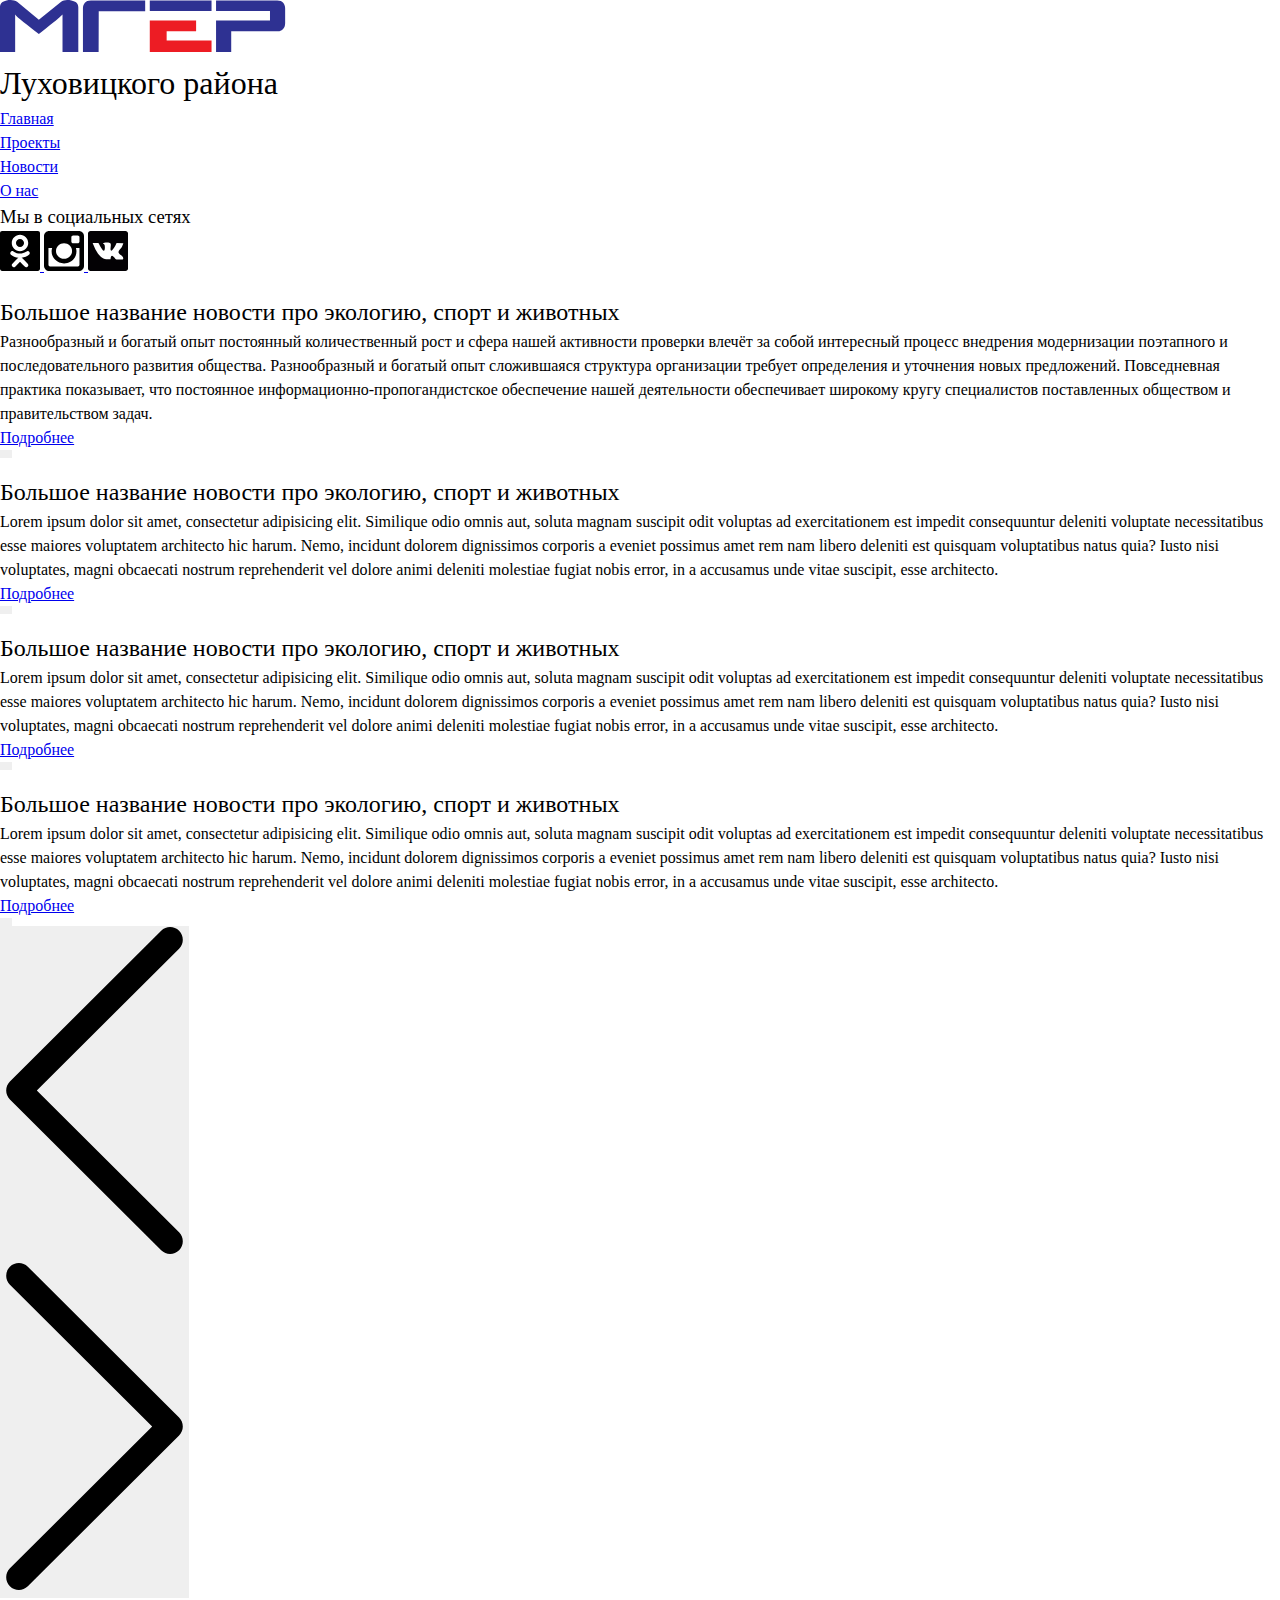
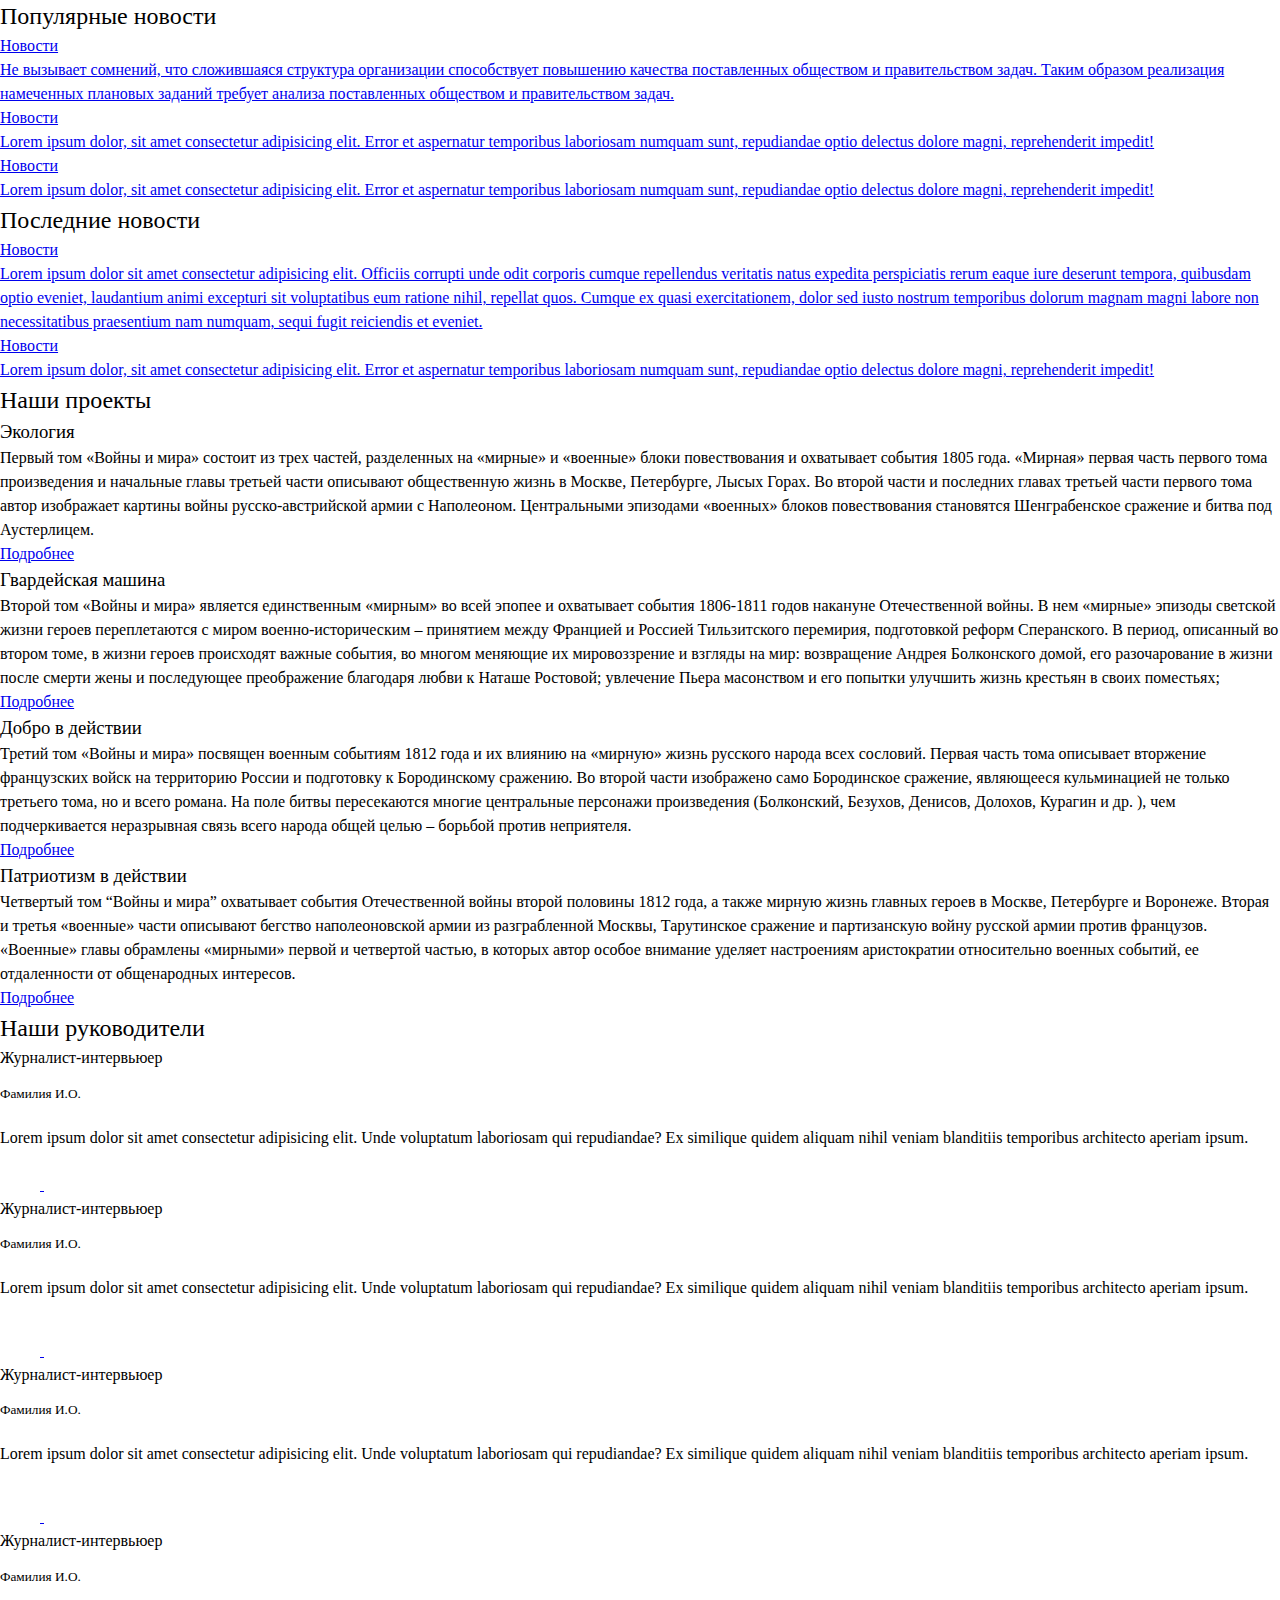
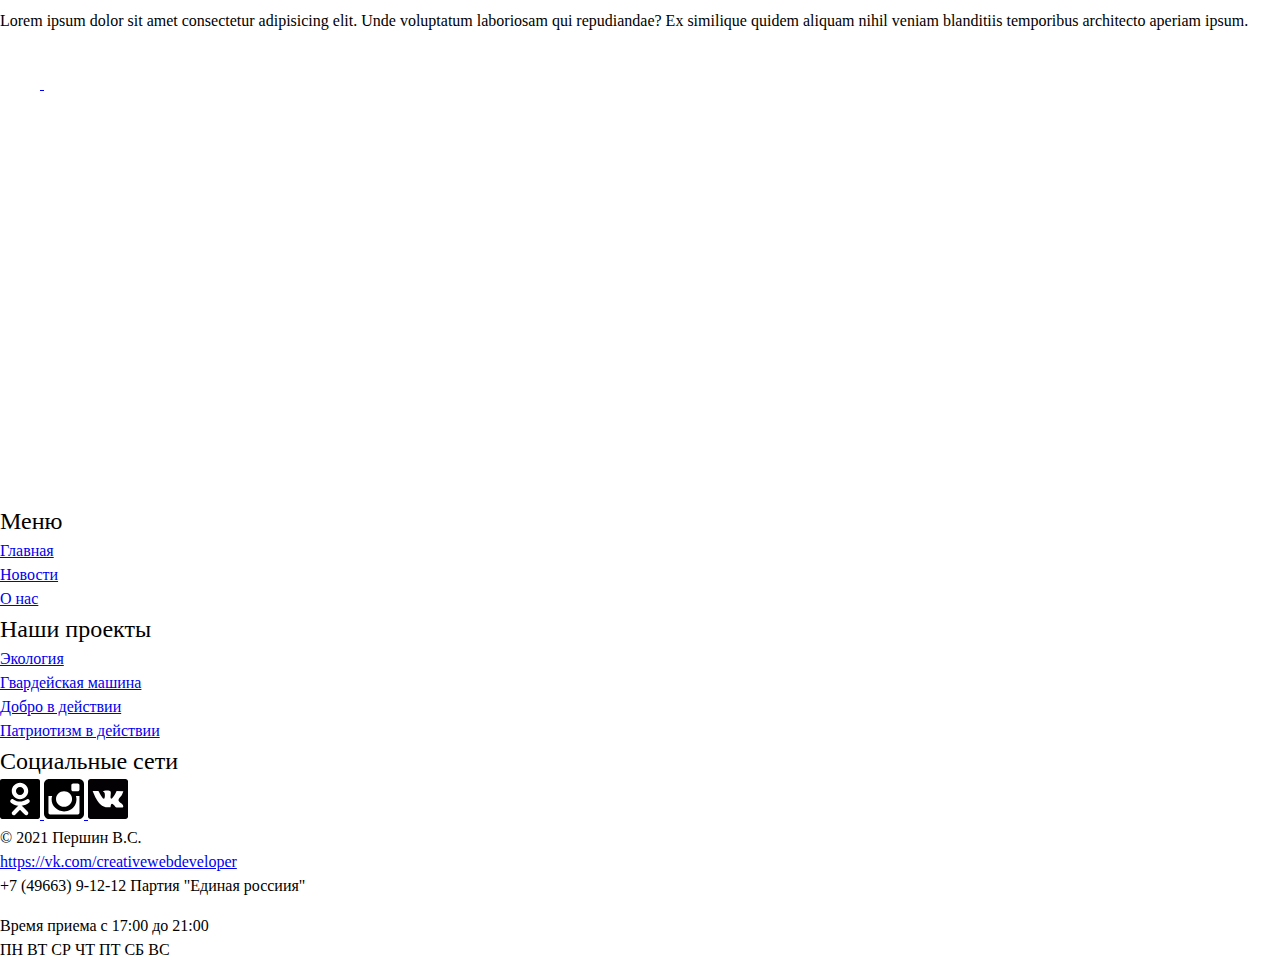
==== index.html @ 002c13de "Add files via upload" ====
<!DOCTYPE html>
<html lang="ru">

<head>

	<meta charset="UTF-8">
	

	<title>МГЕР - Главная страница</title>
	<meta name="description" content="Full functionality gulp pack for web developers">

	<meta http-equiv="X-UA-Compatible" content="IE=edge">
	<meta name="viewport" content="width=device-width,initial-scale=1">

	
	<link rel="icon" href="images/favicon.png">
	
	
	<link rel="stylesheet" href="./styles/style.css">

	
	
	<script defer="defer" src="./slider.js"></script>
	

</head>

<body class="page">




<header class="section_header__body">

    <div class="container__body">

        <div class="header-container__header">
            
            <div class="logotype-container__header">

                <div class="img-logorype-container__header">
                    
                    <svg width="288" height="52" viewBox="0 0 288 52" fill="none" xmlns="http://www.w3.org/2000/svg" class="img-logotype__header">
                        <g clip-path="url(#clip0)">
                        <path d="M38.8368 19.8618L61.1739 1.78414C63.4364 0.0164672 66.8312 -0.437917 71.3577 0.418637C75.9868 1.32975 78.3043 3.57956 78.3043 7.16716V52H62.5164V14.4787C61.832 15.1755 60.7672 16.1659 59.3203 17.4511C57.8711 18.7369 55.9644 20.3174 53.5965 22.1922C51.2812 24.067 48.8999 25.9816 46.4525 27.9368C44.0059 29.8927 41.4668 31.8867 38.8368 33.9222C36.1523 31.8867 33.5596 29.8927 31.0607 27.9368C28.5603 25.9816 26.0997 24.067 23.6804 22.1922C18.8386 18.4429 15.9971 15.8719 15.1547 14.4787V52H0V7.16716C0 3.57956 2.18245 1.32975 6.55167 0.418637C10.9189 -0.437917 14.4453 0.0164672 17.1289 1.78414L38.8368 19.8618Z" fill="#2E3192"/>
                        <path d="M145.177 0.418162V11.185H98.729L98.632 52H89.4949C88.231 52 82.9434 51.9994 82.9434 51.9994C82.9434 51.9994 82.9434 47.0723 82.9434 43.9654V8.45278C82.9434 6.20345 83.6 4.32886 84.9162 2.82837C86.23 1.22156 88.2042 0.418162 90.836 0.418162H145.177" fill="#2E3192"/>
                        <path d="M211.54 11.1042H149.783V0.41873H211.54V11.1042Z" fill="#2E3192"/>
                        <path d="M196.11 20.5049V31.2711H166.648V40.5908H211.541V52H149.784V20.5049H196.11Z" fill="#ED1C24"/>
                        <path d="M283.174 2.7484C284.489 4.35521 285.148 6.25674 285.148 8.45241V23.2362C285.148 25.8615 284.384 27.8701 282.858 29.2623C281.226 30.6014 279.779 31.2711 278.517 31.2711H231.213V52H216.058V36.5733V20.5049H269.992V11.1042H216.058V0.418162H277.254C279.885 0.418162 281.858 1.19569 283.174 2.7484" fill="#2E3192"/>
                        </g>
                        <defs>
                        <clipPath id="clip0">
                        <rect width="288" height="52" fill="white"/>
                        </clipPath>
                        </defs>
                    </svg>

                </div>
                
                <h1 class="logotype-title__header">Луховицкого района</h1>

            </div>
            
            <nav class="nav-menu-container__header">

                <ul class="ul-menu-container__header">

                    <li class="menu-link-container__header">
                        <a href="./index.html" class="menu-link__header">Главная</a>
                    </li>
    
                    <li class="menu-link-container__header">
                        <a href="./index.html#project" class="menu-link__header">Проекты</a>
                    </li>
    
                    <li class="menu-link-container__header">
                        <a href="././main-news.html" class="menu-link__header">Новости</a>
                    </li>
    
                    <li class="menu-link-container__header">
                        <a href="./About-Us.html" class="menu-link__header">О нас</a>
                    </li>

                </ul>


            </nav>
            
            <div class="social-network-container__header">

                <h3 class="social-network-title__header">Мы в социальных сетях</h3>

                <div class="social-network-icons__header">
                    
                    <a href="#" class="social-icon__header">
                        <svg width="40" height="40" viewBox="0 0 40 40" fill="none" xmlns="http://www.w3.org/2000/svg">
                            <path d="M20.0219 15.9958C22.2546 15.9886 24.0329 14.1958 24.0249 11.9579C24.0159 9.72005 22.2346 7.9375 20.001 7.93579C17.7487 7.93367 15.95 9.74813 15.9674 12.0064C15.984 14.2358 17.7823 16.0052 20.0219 15.9958Z" fill="black"/>
                            <path d="M37.8723 0H2.12766C0.952766 0 0 0.95234 0 2.12766V37.8723C0 39.0477 0.952766 40 2.12766 40H37.8723C39.0477 40 40 39.0477 40 37.8723V2.12766C40 0.95234 39.0477 0 37.8723 0ZM20.034 3.73021C24.5868 3.7417 28.2421 7.46681 28.2196 12.0715C28.1953 16.5694 24.4804 20.2153 19.9349 20.2C15.4345 20.1847 11.7443 16.454 11.7698 11.9464C11.7966 7.38936 15.4894 3.7166 20.034 3.73021ZM29.2566 23.4349C28.2498 24.4694 27.0379 25.2166 25.6915 25.7396C24.4187 26.2315 23.0243 26.4809 21.6438 26.646C21.8523 26.8732 21.9506 26.9834 22.08 27.1149C23.954 28.9979 25.8357 30.8732 27.7034 32.7617C28.3391 33.4047 28.4736 34.2026 28.1226 34.9511C27.7391 35.7702 26.8817 36.3077 26.04 36.2498C25.5072 36.2123 25.0919 35.9472 24.7234 35.5766C23.3089 34.1532 21.8677 32.7566 20.483 31.3081C20.08 30.886 19.886 30.9647 19.5294 31.3319C18.1068 32.7966 16.6621 34.2387 15.2081 35.6723C14.5549 36.3166 13.7783 36.4319 13.0196 36.0647C12.2145 35.6745 11.703 34.8528 11.7426 34.026C11.7698 33.4677 12.0447 33.0413 12.4281 32.6583C14.2817 30.8068 16.1311 28.9506 17.9813 27.0957C18.1043 26.9732 18.2183 26.8417 18.3966 26.6511C15.8736 26.3877 13.5987 25.7672 11.6519 24.2438C11.4106 24.0545 11.1609 23.8715 10.9396 23.6596C10.0877 22.8409 10.0021 21.9043 10.6766 20.9379C11.2528 20.1115 12.2221 19.8894 13.2285 20.3638C13.4238 20.4553 13.6094 20.5706 13.7872 20.6936C17.4162 23.1872 22.4021 23.2566 26.0451 20.8068C26.4055 20.5315 26.7915 20.3034 27.2391 20.1902C28.1094 19.9668 28.9187 20.2855 29.386 21.0464C29.9209 21.9132 29.9136 22.7609 29.2566 23.4349Z" fill="black"/>
                            </svg>
                            
                    </a>

                    <a href="#" class="social-icon__header">
                        <svg width="40" height="40" viewBox="0 0 40 40" fill="none" xmlns="http://www.w3.org/2000/svg">
                            <g clip-path="url(#clip0)">
                            <path d="M38.4909 1.51066C37.4839 0.503402 36.2771 0 34.8713 0H5.13141C3.7251 0 2.51872 0.503585 1.51146 1.51066C0.504379 2.51747 0.000976562 3.72403 0.000976562 5.13007V34.8697C0.000976562 36.2755 0.504288 37.4823 1.51146 38.4892C2.51872 39.4962 3.72537 40 5.13141 40H34.8709C36.2765 40 37.4836 39.4962 38.4906 38.4892C39.4978 37.4823 40.0008 36.2755 40.0008 34.8697V5.13007C40.0007 3.72375 39.4978 2.51783 38.4909 1.51066ZM14.3634 14.4139C15.9344 12.895 17.8225 12.1352 20.0274 12.1352C22.2494 12.1352 24.146 12.895 25.7174 14.4139C27.2888 15.933 28.074 17.7691 28.074 19.9218C28.074 22.0743 27.2888 23.9105 25.7174 25.4292C24.146 26.9487 22.25 27.7084 20.0274 27.7084C17.8226 27.7084 15.9347 26.948 14.3634 25.4292C12.792 23.9103 12.0064 22.0743 12.0064 19.9218C12.0064 17.7691 12.792 15.9331 14.3634 14.4139ZM35.4703 33.8024C35.4703 34.2534 35.3136 34.6309 35.0013 34.9349C34.6882 35.2386 34.3155 35.3906 33.8811 35.3906H6.04299C5.59167 35.3906 5.21378 35.2386 4.91022 34.9349C4.60621 34.6315 4.45434 34.2534 4.45434 33.8024V16.9268H8.1261C7.77904 18.0207 7.60546 19.158 7.60546 20.3383C7.60546 23.6724 8.8206 26.5148 11.2511 28.8677C13.682 31.2197 16.6072 32.3962 20.0273 32.3962C22.2843 32.3962 24.3675 31.8578 26.2779 30.7815C28.1876 29.7046 29.6971 28.2422 30.8089 26.3931C31.9202 24.544 32.4758 22.5257 32.4758 20.3384C32.4758 19.1581 32.3015 18.0211 31.9545 16.9269H35.4704V33.8025H35.4703V33.8024ZM35.4703 10.5465C35.4703 11.05 35.2967 11.4755 34.9489 11.8226C34.6018 12.17 34.1767 12.3435 33.6729 12.3435H29.1418C28.6386 12.3435 28.2128 12.1699 27.8658 11.8226C27.5186 11.4755 27.3451 11.05 27.3451 10.5465V6.25007C27.3451 5.76391 27.5186 5.34296 27.8658 4.98696C28.2129 4.63114 28.6387 4.453 29.1418 4.453H33.6729C34.1767 4.453 34.6019 4.63105 34.9489 4.98696C35.2966 5.34296 35.4703 5.76391 35.4703 6.25007V10.5465Z" fill="black"/>
                            </g>
                            <defs>
                            <clipPath id="clip0">
                            <rect width="40" height="40" fill="white"/>
                            </clipPath>
                            </defs>
                            </svg>
                            
                    </a>

                    <a href="#" class="social-icon__header">
                        <svg width="40" height="40" viewBox="0 0 40 40" fill="none" xmlns="http://www.w3.org/2000/svg">
                            <g clip-path="url(#clip0)">
                            <path d="M37.4511 0H2.55451C1.14318 0 0 1.14318 0 2.55169V37.4483C0 38.8568 1.14318 40 2.55451 40H37.4483C38.8568 40 40 38.8568 40 37.4483V2.55169C40.0028 1.14036 38.8596 0 37.4511 0ZM33.1804 24.3737C33.9115 25.1189 35.4978 26.3693 35.2099 27.6424C34.9446 28.811 33.2002 28.3847 31.5066 28.4525C29.5731 28.5343 28.4271 28.5767 27.2641 27.6424C26.7165 27.1992 26.3947 26.6742 25.8697 26.0871C25.3927 25.5564 24.7915 24.6052 23.9729 24.6419C22.5023 24.7153 22.9624 26.7645 22.4402 28.1617C14.2658 29.4489 10.983 24.3991 8.08694 19.499C6.68407 17.1251 4.6574 12.0274 4.6574 12.0274L10.4382 12.0076C10.4382 12.0076 12.2927 15.3807 12.7839 16.2501C13.2016 16.9896 13.6617 17.5767 14.1359 18.2372C14.5339 18.7848 15.1634 19.8575 15.8521 19.77C16.9727 19.626 17.1759 15.2791 16.4815 13.8226C16.2049 13.2327 15.5416 13.0266 14.8557 12.8262C15.0871 11.3641 21.3394 11.0592 22.3499 12.1939C23.8177 13.8424 21.3337 18.432 23.3434 19.77C26.1661 18.2909 28.5767 12.0979 28.5767 12.0979L35.3454 12.1403C35.3454 12.1403 34.2869 15.488 33.1776 16.9727C32.5312 17.8421 30.386 19.7784 30.4707 21.2152C30.5384 22.3527 32.2828 23.4592 33.1804 24.3737Z" fill="#030104"/>
                            </g>
                            <defs>
                            <clipPath id="clip0">
                            <rect width="40" height="40" fill="white"/>
                            </clipPath>
                            </defs>
                            </svg>
                            
                    </a>

                </div>

            </div>
        
        </div>
            
    </div>

</header>


<main class="page__body">

<section class="wrapper__body">

    <section id="mainSlider" class="body__slider mainSlider">

        <section class="mainSlider__container">
            
            <article class="slide">

                <div class="slide__bg">
                    <img src="./images/mger1.jpg" alt="" class="bg__slider">
                </div>
    
                <section class="slide__content content-slide">

                    <h2 class="content-slide__title">Большое название новости про экологию, спорт и животных</h2>
    
                    <p class="content-slide__news">
                        Разнообразный и богатый опыт постоянный количественный рост и сфера нашей активности проверки влечёт за собой интересный процесс внедрения модернизации поэтапного и последовательного развития общества. Разнообразный и богатый опыт сложившаяся структура организации требует определения и уточнения новых предложений. Повседневная практика показывает, что постоянное информационно-пропогандистское обеспечение нашей деятельности обеспечивает широкому кругу специалистов поставленных обществом и правительством задач.
                    </p>
    
                    
                    <div class="content-slide__ext-block">

                        <a class="content-slide__extra-info" href="./news-page.html" rel="noopener noreferer" target="_blank">Подробнее</a>

                        <section class="mainSlider__pagination pagination">

                            <button class="pagination__item pagination__item--active"></button>

                            <button class="pagination__item"></button>

                            <button class="pagination__item"></button>

                            <button class="pagination__item"></button>

                        </section>
                        
                    </div>
                </section>

            </article>

            <article class="slide">

                <div class="slide__bg">
                    <img src="./images/mger2.jpg" alt="" class="bg__slider">
                </div>
    
                <section class="slide__content content-slide">

                    <h2 class="content-slide__title">Большое название новости про экологию, спорт и животных</h2>
    
                    <p class="content-slide__news">
                        Lorem ipsum dolor sit amet, consectetur adipisicing elit. Similique odio omnis aut, soluta magnam suscipit odit voluptas ad exercitationem est impedit consequuntur deleniti voluptate necessitatibus esse maiores voluptatem architecto hic harum. Nemo, incidunt dolorem dignissimos corporis a eveniet possimus amet rem nam libero deleniti est quisquam voluptatibus natus quia? Iusto nisi voluptates, magni obcaecati nostrum reprehenderit vel dolore animi deleniti molestiae fugiat nobis error, in a accusamus unde vitae suscipit, esse architecto.
                    </p>
    
                    
                    <div class="content-slide__ext-block">

                        <a class="content-slide__extra-info" href="./news-page.html" rel="noopener noreferer" target="_blank">Подробнее</a>

                        <section class="mainSlider__pagination pagination">

                            <button class="pagination__item"></button>

                            <button class="pagination__item pagination__item--active"></button>

                            <button class="pagination__item"></button>

                            <button class="pagination__item"></button>

                        </section>
                        
                    </div>
                </section>

            </article>

            <article class="slide">

                <div class="slide__bg">
                    <img src="./images/mger3.jpg" alt="" class="bg__slider">
                </div>
    
                <section class="slide__content content-slide">

                    <h2 class="content-slide__title">Большое название новости про экологию, спорт и животных</h2>
    
                    <p class="content-slide__news">
                        Lorem ipsum dolor sit amet, consectetur adipisicing elit. Similique odio omnis aut, soluta magnam suscipit odit voluptas ad exercitationem est impedit consequuntur deleniti voluptate necessitatibus esse maiores voluptatem architecto hic harum. Nemo, incidunt dolorem dignissimos corporis a eveniet possimus amet rem nam libero deleniti est quisquam voluptatibus natus quia? Iusto nisi voluptates, magni obcaecati nostrum reprehenderit vel dolore animi deleniti molestiae fugiat nobis error, in a accusamus unde vitae suscipit, esse architecto.
                    </p>
    
                    
                    <div class="content-slide__ext-block">

                        <a class="content-slide__extra-info" href="./news-page.html" rel="noopener noreferer" target="_blank">Подробнее</a>

                        <section class="mainSlider__pagination pagination">

                            <button class="pagination__item"></button>

                            <button class="pagination__item"></button>

                            <button class="pagination__item pagination__item--active"></button>

                            <button class="pagination__item"></button>

                        </section>
                        
                    </div>
                </section>

            </article>

            <article class="slide">

                <div class="slide__bg">
                    <img src="./images/lion.jpg" alt="" class="bg__slider">
                </div>
    
                <section class="slide__content content-slide">

                    <h2 class="content-slide__title">Большое название новости про экологию, спорт и животных</h2>
    
                    <p class="content-slide__news">
                        Lorem ipsum dolor sit amet, consectetur adipisicing elit. Similique odio omnis aut, soluta magnam suscipit odit voluptas ad exercitationem est impedit consequuntur deleniti voluptate necessitatibus esse maiores voluptatem architecto hic harum. Nemo, incidunt dolorem dignissimos corporis a eveniet possimus amet rem nam libero deleniti est quisquam voluptatibus natus quia? Iusto nisi voluptates, magni obcaecati nostrum reprehenderit vel dolore animi deleniti molestiae fugiat nobis error, in a accusamus unde vitae suscipit, esse architecto.
                    </p>
    
                    
                    <div class="content-slide__ext-block">

                        <a class="content-slide__extra-info" href="./news-page.html" rel="noopener noreferer" target="_blank">Подробнее</a>

                        <section class="mainSlider__pagination pagination">

                            <button class="pagination__item"></button>

                            <button class="pagination__item"></button>

                            <button class="pagination__item"></button>

                            <button class="pagination__item pagination__item--active"></button>

                        </section>
                        
                    </div>
                </section>

            </article>


        </section>

        <div class="mainSlider__controls">

            <button class="mainSlider__btn mainSlider__btn--prev">
                <svg class="img-btn-prev__slider" width="177" height="327" viewBox="0 0 177 327" fill="none" xmlns="http://www.w3.org/2000/svg">
                <path class="img-btn-prev__slider" d="M3.92486 172.473L155.172 323.302C160.127 328.241 168.15 328.233 173.098 323.277C178.041 318.321 178.028 310.294 173.072 305.351L30.8275 163.499L173.077 21.6484C178.033 16.7051 178.045 8.68273 173.103 3.72666C170.623 1.24224 167.374 1.03759e-05 164.125 1.03759e-05C160.884 1.03759e-05 157.648 1.23393 155.173 3.70111L3.92486 154.526C1.53815 156.901 0.198849 160.132 0.198849 163.499C0.198849 166.866 1.54198 170.094 3.92486 172.473Z" fill="black"/>
                </svg>
                </button>

            <button class="mainSlider__btn mainSlider__btn--next">
                <svg class="img-btn-next__slider" width="177" height="327" viewBox="0 0 177 327" fill="none" xmlns="http://www.w3.org/2000/svg">
                <path class="img-btn-next__slider" d="M173.075 154.527L21.828 3.69789C16.8726 -1.24094 8.84964 -1.23264 3.9025 3.72343C-1.0408 8.67887 -1.02802 16.7063 3.92805 21.649L146.173 163.501L3.92294 305.352C-1.0325 310.295 -1.04527 318.317 3.89739 323.273C6.37734 325.758 9.62626 327 12.8752 327C16.1158 327 19.3519 325.766 21.8274 323.299L173.075 172.474C175.462 170.099 176.801 166.868 176.801 163.501C176.801 160.134 175.458 156.906 173.075 154.527Z" fill="black"/>
                </svg>
            </button>

        </div>

    </section>

</section>

<section class="popular-news-container__body">

    <div class="title-block-section-container__body">
        <h2 class="title-block-section__body">Популярные новости</h2>
    </div>

    <div class="container__news">

        <div class="news-block-container__news">

            <div class="new-block__news new-bock-1x1">

                <a href="./news-page.html" class="new-img-container__news">
                    <img src="./images/mger3.jpg" alt="" class="new-img__news">
                </a>

                <div class="text-block-container__news text-block-container-1x1__news">

                    <a href="./news-page.html" class="new-tag__news">Новости</a>

                    <h4 class="new-main-title__news">
                        <a href="./news-page.html" class="new-main-title-link__news">
                            Не вызывает сомнений, что сложившаяся структура организации способствует повышению качества поставленных обществом и правительством задач. Таким образом реализация намеченных плановых заданий требует анализа поставленных обществом и правительством задач.
                        </a>
                    </h4>
                    
                </div>

            </div>

            <div class="new-block__news new-bock-1x1">

                <a href="./news-page.html" class="new-img-container__news">
                    <img src="./images/носорог3.jpe" alt="" class="new-img__news">
                </a>


                <div class="text-block-container__news text-block-container-1x1__news">

                    <a href="./news-page.html" class="new-tag__news">Новости</a>

                    <h4 class="new-main-title__news">
                        <a href="./news-page.html" class="new-main-title-link__news">
                            Lorem ipsum dolor, sit amet consectetur adipisicing elit. Error et aspernatur temporibus laboriosam numquam sunt, repudiandae optio delectus dolore magni, reprehenderit impedit!
                        </a>
                    </h4>

                </div>

            </div>

            <div class="new-block__news new-bock-1x1">

                <a href="./news-page.html" class="new-img-container__news">
                    <img src="./images/носорог2.jpe" alt="" class="new-img__news">
                </a>


                <div class="text-block-container__news text-block-container-1x1__news">

                    <a href="./news-page.html" class="new-tag__news">Новости</a>

                    <h4 class="new-main-title__news">
                        <a href="./news-page.html" class="new-main-title-link__news">
                            Lorem ipsum dolor, sit amet consectetur adipisicing elit. Error et aspernatur temporibus laboriosam numquam sunt, repudiandae optio delectus dolore magni, reprehenderit impedit!
                        </a>
                    </h4>

                </div>

            </div>

        </div>

    </div>

</section>

<section class="last-news-container__body">

    <div class="title-block-section-container__body">
        <h2 class="title-block-section__body">Последние новости</h2>
    </div>

    <div class="container__news">

        <div class="news-block-container__news">

            <div class="new-block__news new-block-2x1__news">

                <a rel="noopener noreferer" target="_blank" href="./news-page.html" class="new-img-container__news">
                    <img src="./images/носорог4.jpe" alt="" class="new-img__news">
                </a>

                <div class="text-block-container__news text-block-container-2x1__news">

                    <a rel="noopener noreferer" target="_blank" href="./news-page.html" class="new-tag__news">Новости</a>

                    <h4 class="new-main-title__news">
                        <a rel="noopener noreferer" target="_blank" href="./news-page.html" class="new-main-title-link__news">
                            Lorem ipsum dolor sit amet consectetur adipisicing elit. Officiis corrupti unde odit corporis cumque repellendus veritatis natus expedita perspiciatis rerum eaque iure deserunt tempora, quibusdam optio eveniet, laudantium animi excepturi sit voluptatibus eum ratione nihil, repellat quos. Cumque ex quasi exercitationem, dolor sed iusto nostrum temporibus dolorum magnam magni labore non necessitatibus praesentium nam numquam, sequi fugit reiciendis et eveniet.
                        </a>
                    </h4>
                    
                </div>

            </div>

            <div class="new-block__news new-bock-1x1">

                <a rel="noopener noreferer" target="_blank" href="./news-page.html" class="new-img-container__news">
                    <img src="./images/носорог5.jpe" alt="" class="new-img__news">
                </a>


                <div class="text-block-container__news text-block-container-1x1__news">

                    <a rel="noopener noreferer" target="_blank" href="./news-page.html" class="new-tag__news">Новости</a>

                    <h4 class="new-main-title__news">
                        <a rel="noopener noreferer" target="_blank" href="./news-page.html" class="new-main-title-link__news">
                            Lorem ipsum dolor, sit amet consectetur adipisicing elit. Error et aspernatur temporibus laboriosam numquam sunt, repudiandae optio delectus dolore magni, reprehenderit impedit!
                        </a>
                    </h4>

                </div>

            </div>


        </div>

    </div>

</section>

<section class="project-blocks-container__body">

    <div class="title-block-section-container__body">
        <h2 id="project" class="title-block-section__body">Наши проекты</h2>
    </div>

    <div class="container__project">

        <div class="project-block-container__project">

            <div class="img-block-project-container__project">
                <img src="././images/IMG_1597.PNG" alt="" class="img-block-project__project">
            </div>

            <article class="project-text-container__project">

                <h3 id="ecologia" class="project-title__project">Экология</h3>

                <p class="project-text__project">Первый том «Войны и мира» состоит из трех частей, разделенных на «мирные» и «военные» блоки повествования и охватывает события 1805 года. «Мирная» первая часть первого тома произведения и начальные главы третьей части описывают общественную жизнь в Москве, Петербурге, Лысых Горах. 
                Во второй части и последних главах третьей части первого тома автор изображает картины войны русско-австрийской армии с Наполеоном. Центральными эпизодами «военных» блоков повествования становятся Шенграбенское сражение и битва под Аустерлицем.</p>

                <a href="./About-Us.html#ecologia-amply" class="project-button__project">Подробнее</a>

            </article>

        </div>

        <div class="project-block-container__project">

            <div class="img-block-project-container__project">
                <img src="././images/IMG_1593.PNG" alt="" class="img-block-project__project">
            </div>

            <article class="project-text-container__project">

                <h3 id="guard-mashin" class="project-title__project">Гвардейская машина</h3>

                <p class="project-text__project">Второй том «Войны и мира» является единственным «мирным» во всей эпопее и охватывает события 1806-1811 годов накануне Отечественной войны. В нем «мирные» эпизоды светской жизни героев переплетаются с миром военно-историческим – принятием между Францией и Россией Тильзитского перемирия, подготовкой реформ Сперанского.
                В период, описанный во втором томе, в жизни героев происходят важные события, во многом меняющие их мировоззрение и взгляды на мир: возвращение Андрея Болконского домой, его разочарование в жизни после смерти жены и последующее преображение благодаря любви к Наташе Ростовой; увлечение Пьера масонством и его попытки улучшить жизнь крестьян в своих поместьях;</p>

                <a href="./About-Us.html#guarde-machine-amply" class="project-button__project">Подробнее</a>

            </article>

        </div>

        <div class="project-block-container__project">

            <div class="img-block-project-container__project">
                <img src="././images/IMG_1595.PNG" alt="" class="img-block-project__project">
            </div>

            <article class="project-text-container__project">

                <h3 id="dobro" class="project-title__project">Добро в действии</h3>

                <p class="project-text__project">Третий том «Войны и мира» посвящен военным событиям 1812 года и их влиянию на «мирную» жизнь русского народа всех сословий. Первая часть тома описывает вторжение французских войск на территорию России и подготовку к Бородинскому сражению. Во второй части изображено само Бородинское сражение, являющееся кульминацией не только третьего тома, но и всего романа. На поле битвы пересекаются многие центральные персонажи произведения (Болконский, Безухов, Денисов, Долохов, Курагин и др. ), чем подчеркивается неразрывная связь всего народа общей целью – борьбой против неприятеля.</p>

                <a href="./About-Us.html#dobro-amply" class="project-button__project">Подробнее</a>

            </article>
            

        </div>

        <div class="project-block-container__project">

            <div class="img-block-project-container__project">
                <img src="././images/IMG_1594.PNG" alt="" class="img-block-project__project">
            </div>

            <article class="project-text-container__project">

                <h3 id="patriotism" class="project-title__project">Патриотизм в действии</h3>

                <p class="project-text__project">Четвертый том “Войны и мира” охватывает события Отечественной войны второй половины 1812 года, а также мирную жизнь главных героев в Москве, Петербурге и Воронеже. Вторая и третья «военные» части описывают бегство наполеоновской армии из разграбленной Москвы, Тарутинское сражение и партизанскую войну русской армии против французов. «Военные» главы обрамлены «мирными» первой и четвертой частью, в которых автор особое внимание уделяет настроениям аристократии относительно военных событий, ее отдаленности от общенародных интересов.</p>

                <a href="./About-Us.html#patriotism-amply" class="project-button__project">Подробнее</a>

            </article>

        </div>

    </div>

</section>


<section class="leader-slider-section-container__body">
    
    <div class="title-block-section-container__body">
        <h2 class="title-block-section__body">Наши руководители</h2>
    </div>

    <div class="leaders-slider-container__leaders">

        <section class="bg-figure-leader-slider__leaders">

            <div class="leader-slider-photo-container__leaders">

                <div class="img-leader-container__leaders">
                    <img src="./images/leader2.jpg" alt="" class="img-leader__leaders">
                </div>

            </div>

            <div class="leader-slider-info-container__leaders">

                <article class="leader-slider-text-container__leaders">

                    <p class="leader-post__leadres">Журналист-интервьюер</p>
                    <h5 class="leader-name__leaders">Фамилия И.О.</h5>

                    <p class="leader-main-info__leaders">Lorem ipsum dolor sit amet consectetur adipisicing elit. Unde voluptatum laboriosam qui repudiandae? Ex similique quidem aliquam nihil veniam blanditiis temporibus architecto aperiam ipsum.</p>

                </article>

                <div class="leader-social-link-container__leaders">

                    <a href="#" class="leader-social-link__leaders">
                        <svg width="40" height="40" viewBox="0 0 40 40" fill="FFFFFF" xmlns="http://www.w3.org/2000/svg">
                            <g clip-path="url(#clip0)">
                            <path d="M38.4909 1.51066C37.4839 0.503402 36.2771 0 34.8713 0H5.13141C3.7251 0 2.51872 0.503585 1.51146 1.51066C0.504379 2.51747 0.000976562 3.72403 0.000976562 5.13007V34.8697C0.000976562 36.2755 0.504288 37.4823 1.51146 38.4892C2.51872 39.4962 3.72537 40 5.13141 40H34.8709C36.2765 40 37.4836 39.4962 38.4906 38.4892C39.4978 37.4823 40.0008 36.2755 40.0008 34.8697V5.13007C40.0007 3.72375 39.4978 2.51783 38.4909 1.51066ZM14.3634 14.4139C15.9344 12.895 17.8225 12.1352 20.0274 12.1352C22.2494 12.1352 24.146 12.895 25.7174 14.4139C27.2888 15.933 28.074 17.7691 28.074 19.9218C28.074 22.0743 27.2888 23.9105 25.7174 25.4292C24.146 26.9487 22.25 27.7084 20.0274 27.7084C17.8226 27.7084 15.9347 26.948 14.3634 25.4292C12.792 23.9103 12.0064 22.0743 12.0064 19.9218C12.0064 17.7691 12.792 15.9331 14.3634 14.4139ZM35.4703 33.8024C35.4703 34.2534 35.3136 34.6309 35.0013 34.9349C34.6882 35.2386 34.3155 35.3906 33.8811 35.3906H6.04299C5.59167 35.3906 5.21378 35.2386 4.91022 34.9349C4.60621 34.6315 4.45434 34.2534 4.45434 33.8024V16.9268H8.1261C7.77904 18.0207 7.60546 19.158 7.60546 20.3383C7.60546 23.6724 8.8206 26.5148 11.2511 28.8677C13.682 31.2197 16.6072 32.3962 20.0273 32.3962C22.2843 32.3962 24.3675 31.8578 26.2779 30.7815C28.1876 29.7046 29.6971 28.2422 30.8089 26.3931C31.9202 24.544 32.4758 22.5257 32.4758 20.3384C32.4758 19.1581 32.3015 18.0211 31.9545 16.9269H35.4704V33.8025H35.4703V33.8024ZM35.4703 10.5465C35.4703 11.05 35.2967 11.4755 34.9489 11.8226C34.6018 12.17 34.1767 12.3435 33.6729 12.3435H29.1418C28.6386 12.3435 28.2128 12.1699 27.8658 11.8226C27.5186 11.4755 27.3451 11.05 27.3451 10.5465V6.25007C27.3451 5.76391 27.5186 5.34296 27.8658 4.98696C28.2129 4.63114 28.6387 4.453 29.1418 4.453H33.6729C34.1767 4.453 34.6019 4.63105 34.9489 4.98696C35.2966 5.34296 35.4703 5.76391 35.4703 6.25007V10.5465Z" fill="white"/>
                            </g>
                            <defs>
                            <clipPath id="clip0">
                            <rect width="40" height="40" fill="white"/>
                            </clipPath>
                            </defs>
                        </svg>
                    </a>

                    <a href="#" class="leader-social-link__leaders">
                        <svg width="40" height="40" viewBox="0 0 40 40" fill="FFFFFF" xmlns="http://www.w3.org/2000/svg">
                            <g clip-path="url(#clip0)">
                            <path d="M37.4511 0H2.55451C1.14318 0 0 1.14318 0 2.55169V37.4483C0 38.8568 1.14318 40 2.55451 40H37.4483C38.8568 40 40 38.8568 40 37.4483V2.55169C40.0028 1.14036 38.8596 0 37.4511 0ZM33.1804 24.3737C33.9115 25.1189 35.4978 26.3693 35.2099 27.6424C34.9446 28.811 33.2002 28.3847 31.5066 28.4525C29.5731 28.5343 28.4271 28.5767 27.2641 27.6424C26.7165 27.1992 26.3947 26.6742 25.8697 26.0871C25.3927 25.5564 24.7915 24.6052 23.9729 24.6419C22.5023 24.7153 22.9624 26.7645 22.4402 28.1617C14.2658 29.4489 10.983 24.3991 8.08694 19.499C6.68407 17.1251 4.6574 12.0274 4.6574 12.0274L10.4382 12.0076C10.4382 12.0076 12.2927 15.3807 12.7839 16.2501C13.2016 16.9896 13.6617 17.5767 14.1359 18.2372C14.5339 18.7848 15.1634 19.8575 15.8521 19.77C16.9727 19.626 17.1759 15.2791 16.4815 13.8226C16.2049 13.2327 15.5416 13.0266 14.8557 12.8262C15.0871 11.3641 21.3394 11.0592 22.3499 12.1939C23.8177 13.8424 21.3337 18.432 23.3434 19.77C26.1661 18.2909 28.5767 12.0979 28.5767 12.0979L35.3454 12.1403C35.3454 12.1403 34.2869 15.488 33.1776 16.9727C32.5312 17.8421 30.386 19.7784 30.4707 21.2152C30.5384 22.3527 32.2828 23.4592 33.1804 24.3737Z" fill="white"/>
                            </g>
                            <defs>
                            <clipPath id="clip0">
                            <rect width="40" height="40" fill="white"/>
                            </clipPath>
                            </defs>
                        </svg>
                    </a>

                </div>

            </div>

        </section>

        <section class="bg-figure-leader-slider__leaders">

            <div class="leader-slider-photo-container__leaders">

                <div class="img-leader-container__leaders">
                    <img src="./images/leader1.jpg" alt="" class="img-leader__leaders">
                </div>

                
            </div>

            <article class="leader-slider-info-container__leaders">

                <article class="leader-slider-text-container__leaders">

                    <p class="leader-post__leadres">Журналист-интервьюер</p>
                    <h5 class="leader-name__leaders">Фамилия И.О.</h5>

                    <p class="leader-main-info__leaders">Lorem ipsum dolor sit amet consectetur adipisicing elit. Unde voluptatum laboriosam qui repudiandae? Ex similique quidem aliquam nihil veniam blanditiis temporibus architecto aperiam ipsum.</p>

                </article>

                <div class="leader-social-link-container__leaders">

                    <a href="#" class="leader-social-link__leaders">
                        <svg width="40" height="40" viewBox="0 0 40 40" fill="FFFFFF" xmlns="http://www.w3.org/2000/svg">
                            <g clip-path="url(#clip0)">
                            <path d="M38.4909 1.51066C37.4839 0.503402 36.2771 0 34.8713 0H5.13141C3.7251 0 2.51872 0.503585 1.51146 1.51066C0.504379 2.51747 0.000976562 3.72403 0.000976562 5.13007V34.8697C0.000976562 36.2755 0.504288 37.4823 1.51146 38.4892C2.51872 39.4962 3.72537 40 5.13141 40H34.8709C36.2765 40 37.4836 39.4962 38.4906 38.4892C39.4978 37.4823 40.0008 36.2755 40.0008 34.8697V5.13007C40.0007 3.72375 39.4978 2.51783 38.4909 1.51066ZM14.3634 14.4139C15.9344 12.895 17.8225 12.1352 20.0274 12.1352C22.2494 12.1352 24.146 12.895 25.7174 14.4139C27.2888 15.933 28.074 17.7691 28.074 19.9218C28.074 22.0743 27.2888 23.9105 25.7174 25.4292C24.146 26.9487 22.25 27.7084 20.0274 27.7084C17.8226 27.7084 15.9347 26.948 14.3634 25.4292C12.792 23.9103 12.0064 22.0743 12.0064 19.9218C12.0064 17.7691 12.792 15.9331 14.3634 14.4139ZM35.4703 33.8024C35.4703 34.2534 35.3136 34.6309 35.0013 34.9349C34.6882 35.2386 34.3155 35.3906 33.8811 35.3906H6.04299C5.59167 35.3906 5.21378 35.2386 4.91022 34.9349C4.60621 34.6315 4.45434 34.2534 4.45434 33.8024V16.9268H8.1261C7.77904 18.0207 7.60546 19.158 7.60546 20.3383C7.60546 23.6724 8.8206 26.5148 11.2511 28.8677C13.682 31.2197 16.6072 32.3962 20.0273 32.3962C22.2843 32.3962 24.3675 31.8578 26.2779 30.7815C28.1876 29.7046 29.6971 28.2422 30.8089 26.3931C31.9202 24.544 32.4758 22.5257 32.4758 20.3384C32.4758 19.1581 32.3015 18.0211 31.9545 16.9269H35.4704V33.8025H35.4703V33.8024ZM35.4703 10.5465C35.4703 11.05 35.2967 11.4755 34.9489 11.8226C34.6018 12.17 34.1767 12.3435 33.6729 12.3435H29.1418C28.6386 12.3435 28.2128 12.1699 27.8658 11.8226C27.5186 11.4755 27.3451 11.05 27.3451 10.5465V6.25007C27.3451 5.76391 27.5186 5.34296 27.8658 4.98696C28.2129 4.63114 28.6387 4.453 29.1418 4.453H33.6729C34.1767 4.453 34.6019 4.63105 34.9489 4.98696C35.2966 5.34296 35.4703 5.76391 35.4703 6.25007V10.5465Z" fill="white"/>
                            </g>
                            <defs>
                            <clipPath id="clip0">
                            <rect width="40" height="40" fill="white"/>
                            </clipPath>
                            </defs>
                        </svg>
                    </a>

                    <a href="#" class="leader-social-link__leaders">
                        <svg width="40" height="40" viewBox="0 0 40 40" fill="FFFFFF" xmlns="http://www.w3.org/2000/svg">
                            <g clip-path="url(#clip0)">
                            <path d="M37.4511 0H2.55451C1.14318 0 0 1.14318 0 2.55169V37.4483C0 38.8568 1.14318 40 2.55451 40H37.4483C38.8568 40 40 38.8568 40 37.4483V2.55169C40.0028 1.14036 38.8596 0 37.4511 0ZM33.1804 24.3737C33.9115 25.1189 35.4978 26.3693 35.2099 27.6424C34.9446 28.811 33.2002 28.3847 31.5066 28.4525C29.5731 28.5343 28.4271 28.5767 27.2641 27.6424C26.7165 27.1992 26.3947 26.6742 25.8697 26.0871C25.3927 25.5564 24.7915 24.6052 23.9729 24.6419C22.5023 24.7153 22.9624 26.7645 22.4402 28.1617C14.2658 29.4489 10.983 24.3991 8.08694 19.499C6.68407 17.1251 4.6574 12.0274 4.6574 12.0274L10.4382 12.0076C10.4382 12.0076 12.2927 15.3807 12.7839 16.2501C13.2016 16.9896 13.6617 17.5767 14.1359 18.2372C14.5339 18.7848 15.1634 19.8575 15.8521 19.77C16.9727 19.626 17.1759 15.2791 16.4815 13.8226C16.2049 13.2327 15.5416 13.0266 14.8557 12.8262C15.0871 11.3641 21.3394 11.0592 22.3499 12.1939C23.8177 13.8424 21.3337 18.432 23.3434 19.77C26.1661 18.2909 28.5767 12.0979 28.5767 12.0979L35.3454 12.1403C35.3454 12.1403 34.2869 15.488 33.1776 16.9727C32.5312 17.8421 30.386 19.7784 30.4707 21.2152C30.5384 22.3527 32.2828 23.4592 33.1804 24.3737Z" fill="white"/>
                            </g>
                            <defs>
                            <clipPath id="clip0">
                            <rect width="40" height="40" fill="white"/>
                            </clipPath>
                            </defs>
                        </svg>
                    </a>

                </div>

            </article>

        </section>

        <section class="bg-figure-leader-slider__leaders">

            <div class="leader-slider-photo-container__leaders">

                <div class="img-leader-container__leaders">
                    <img src="./images/leader3.jpg" alt="" class="img-leader__leaders">
                </div>

                
            </div>

            <article class="leader-slider-info-container__leaders">

                <article class="leader-slider-text-container__leaders">

                    <p class="leader-post__leadres">Журналист-интервьюер</p>
                    <h5 class="leader-name__leaders">Фамилия И.О.</h5>

                    <p class="leader-main-info__leaders">Lorem ipsum dolor sit amet consectetur adipisicing elit. Unde voluptatum laboriosam qui repudiandae? Ex similique quidem aliquam nihil veniam blanditiis temporibus architecto aperiam ipsum.</p>

                </article>

                <div class="leader-social-link-container__leaders">

                    <a href="#" class="leader-social-link__leaders">
                        <svg width="40" height="40" viewBox="0 0 40 40" fill="FFFFFF" xmlns="http://www.w3.org/2000/svg">
                            <g clip-path="url(#clip0)">
                            <path d="M38.4909 1.51066C37.4839 0.503402 36.2771 0 34.8713 0H5.13141C3.7251 0 2.51872 0.503585 1.51146 1.51066C0.504379 2.51747 0.000976562 3.72403 0.000976562 5.13007V34.8697C0.000976562 36.2755 0.504288 37.4823 1.51146 38.4892C2.51872 39.4962 3.72537 40 5.13141 40H34.8709C36.2765 40 37.4836 39.4962 38.4906 38.4892C39.4978 37.4823 40.0008 36.2755 40.0008 34.8697V5.13007C40.0007 3.72375 39.4978 2.51783 38.4909 1.51066ZM14.3634 14.4139C15.9344 12.895 17.8225 12.1352 20.0274 12.1352C22.2494 12.1352 24.146 12.895 25.7174 14.4139C27.2888 15.933 28.074 17.7691 28.074 19.9218C28.074 22.0743 27.2888 23.9105 25.7174 25.4292C24.146 26.9487 22.25 27.7084 20.0274 27.7084C17.8226 27.7084 15.9347 26.948 14.3634 25.4292C12.792 23.9103 12.0064 22.0743 12.0064 19.9218C12.0064 17.7691 12.792 15.9331 14.3634 14.4139ZM35.4703 33.8024C35.4703 34.2534 35.3136 34.6309 35.0013 34.9349C34.6882 35.2386 34.3155 35.3906 33.8811 35.3906H6.04299C5.59167 35.3906 5.21378 35.2386 4.91022 34.9349C4.60621 34.6315 4.45434 34.2534 4.45434 33.8024V16.9268H8.1261C7.77904 18.0207 7.60546 19.158 7.60546 20.3383C7.60546 23.6724 8.8206 26.5148 11.2511 28.8677C13.682 31.2197 16.6072 32.3962 20.0273 32.3962C22.2843 32.3962 24.3675 31.8578 26.2779 30.7815C28.1876 29.7046 29.6971 28.2422 30.8089 26.3931C31.9202 24.544 32.4758 22.5257 32.4758 20.3384C32.4758 19.1581 32.3015 18.0211 31.9545 16.9269H35.4704V33.8025H35.4703V33.8024ZM35.4703 10.5465C35.4703 11.05 35.2967 11.4755 34.9489 11.8226C34.6018 12.17 34.1767 12.3435 33.6729 12.3435H29.1418C28.6386 12.3435 28.2128 12.1699 27.8658 11.8226C27.5186 11.4755 27.3451 11.05 27.3451 10.5465V6.25007C27.3451 5.76391 27.5186 5.34296 27.8658 4.98696C28.2129 4.63114 28.6387 4.453 29.1418 4.453H33.6729C34.1767 4.453 34.6019 4.63105 34.9489 4.98696C35.2966 5.34296 35.4703 5.76391 35.4703 6.25007V10.5465Z" fill="white"/>
                            </g>
                            <defs>
                            <clipPath id="clip0">
                            <rect width="40" height="40" fill="white"/>
                            </clipPath>
                            </defs>
                        </svg>
                    </a>

                    <a href="#" class="leader-social-link__leaders">
                        <svg width="40" height="40" viewBox="0 0 40 40" fill="FFFFFF" xmlns="http://www.w3.org/2000/svg">
                            <g clip-path="url(#clip0)">
                            <path d="M37.4511 0H2.55451C1.14318 0 0 1.14318 0 2.55169V37.4483C0 38.8568 1.14318 40 2.55451 40H37.4483C38.8568 40 40 38.8568 40 37.4483V2.55169C40.0028 1.14036 38.8596 0 37.4511 0ZM33.1804 24.3737C33.9115 25.1189 35.4978 26.3693 35.2099 27.6424C34.9446 28.811 33.2002 28.3847 31.5066 28.4525C29.5731 28.5343 28.4271 28.5767 27.2641 27.6424C26.7165 27.1992 26.3947 26.6742 25.8697 26.0871C25.3927 25.5564 24.7915 24.6052 23.9729 24.6419C22.5023 24.7153 22.9624 26.7645 22.4402 28.1617C14.2658 29.4489 10.983 24.3991 8.08694 19.499C6.68407 17.1251 4.6574 12.0274 4.6574 12.0274L10.4382 12.0076C10.4382 12.0076 12.2927 15.3807 12.7839 16.2501C13.2016 16.9896 13.6617 17.5767 14.1359 18.2372C14.5339 18.7848 15.1634 19.8575 15.8521 19.77C16.9727 19.626 17.1759 15.2791 16.4815 13.8226C16.2049 13.2327 15.5416 13.0266 14.8557 12.8262C15.0871 11.3641 21.3394 11.0592 22.3499 12.1939C23.8177 13.8424 21.3337 18.432 23.3434 19.77C26.1661 18.2909 28.5767 12.0979 28.5767 12.0979L35.3454 12.1403C35.3454 12.1403 34.2869 15.488 33.1776 16.9727C32.5312 17.8421 30.386 19.7784 30.4707 21.2152C30.5384 22.3527 32.2828 23.4592 33.1804 24.3737Z" fill="white"/>
                            </g>
                            <defs>
                            <clipPath id="clip0">
                            <rect width="40" height="40" fill="white"/>
                            </clipPath>
                            </defs>
                        </svg>
                    </a>

                </div>

            </article>

        </section>

        <section class="bg-figure-leader-slider__leaders">

            <div class="leader-slider-photo-container__leaders">

                <div class="img-leader-container__leaders">
                    <img src="./images/leader4.jpg" alt="" class="img-leader__leaders">
                </div>

                
            </div>

            <article class="leader-slider-info-container__leaders">

                <article class="leader-slider-text-container__leaders">

                    <p class="leader-post__leadres">Журналист-интервьюер</p>
                    <h5 class="leader-name__leaders">Фамилия И.О.</h5>

                    <p class="leader-main-info__leaders">Lorem ipsum dolor sit amet consectetur adipisicing elit. Unde voluptatum laboriosam qui repudiandae? Ex similique quidem aliquam nihil veniam blanditiis temporibus architecto aperiam ipsum.</p>

                </article>

                <div class="leader-social-link-container__leaders">

                    <a href="#" class="leader-social-link__leaders">
                        <svg width="40" height="40" viewBox="0 0 40 40" fill="FFFFFF" xmlns="http://www.w3.org/2000/svg">
                            <g clip-path="url(#clip0)">
                            <path d="M38.4909 1.51066C37.4839 0.503402 36.2771 0 34.8713 0H5.13141C3.7251 0 2.51872 0.503585 1.51146 1.51066C0.504379 2.51747 0.000976562 3.72403 0.000976562 5.13007V34.8697C0.000976562 36.2755 0.504288 37.4823 1.51146 38.4892C2.51872 39.4962 3.72537 40 5.13141 40H34.8709C36.2765 40 37.4836 39.4962 38.4906 38.4892C39.4978 37.4823 40.0008 36.2755 40.0008 34.8697V5.13007C40.0007 3.72375 39.4978 2.51783 38.4909 1.51066ZM14.3634 14.4139C15.9344 12.895 17.8225 12.1352 20.0274 12.1352C22.2494 12.1352 24.146 12.895 25.7174 14.4139C27.2888 15.933 28.074 17.7691 28.074 19.9218C28.074 22.0743 27.2888 23.9105 25.7174 25.4292C24.146 26.9487 22.25 27.7084 20.0274 27.7084C17.8226 27.7084 15.9347 26.948 14.3634 25.4292C12.792 23.9103 12.0064 22.0743 12.0064 19.9218C12.0064 17.7691 12.792 15.9331 14.3634 14.4139ZM35.4703 33.8024C35.4703 34.2534 35.3136 34.6309 35.0013 34.9349C34.6882 35.2386 34.3155 35.3906 33.8811 35.3906H6.04299C5.59167 35.3906 5.21378 35.2386 4.91022 34.9349C4.60621 34.6315 4.45434 34.2534 4.45434 33.8024V16.9268H8.1261C7.77904 18.0207 7.60546 19.158 7.60546 20.3383C7.60546 23.6724 8.8206 26.5148 11.2511 28.8677C13.682 31.2197 16.6072 32.3962 20.0273 32.3962C22.2843 32.3962 24.3675 31.8578 26.2779 30.7815C28.1876 29.7046 29.6971 28.2422 30.8089 26.3931C31.9202 24.544 32.4758 22.5257 32.4758 20.3384C32.4758 19.1581 32.3015 18.0211 31.9545 16.9269H35.4704V33.8025H35.4703V33.8024ZM35.4703 10.5465C35.4703 11.05 35.2967 11.4755 34.9489 11.8226C34.6018 12.17 34.1767 12.3435 33.6729 12.3435H29.1418C28.6386 12.3435 28.2128 12.1699 27.8658 11.8226C27.5186 11.4755 27.3451 11.05 27.3451 10.5465V6.25007C27.3451 5.76391 27.5186 5.34296 27.8658 4.98696C28.2129 4.63114 28.6387 4.453 29.1418 4.453H33.6729C34.1767 4.453 34.6019 4.63105 34.9489 4.98696C35.2966 5.34296 35.4703 5.76391 35.4703 6.25007V10.5465Z" fill="white"/>
                            </g>
                            <defs>
                            <clipPath id="clip0">
                            <rect width="40" height="40" fill="white"/>
                            </clipPath>
                            </defs>
                        </svg>
                    </a>

                    <a href="#" class="leader-social-link__leaders">
                        <svg width="40" height="40" viewBox="0 0 40 40" fill="FFFFFF" xmlns="http://www.w3.org/2000/svg">
                            <g clip-path="url(#clip0)">
                            <path d="M37.4511 0H2.55451C1.14318 0 0 1.14318 0 2.55169V37.4483C0 38.8568 1.14318 40 2.55451 40H37.4483C38.8568 40 40 38.8568 40 37.4483V2.55169C40.0028 1.14036 38.8596 0 37.4511 0ZM33.1804 24.3737C33.9115 25.1189 35.4978 26.3693 35.2099 27.6424C34.9446 28.811 33.2002 28.3847 31.5066 28.4525C29.5731 28.5343 28.4271 28.5767 27.2641 27.6424C26.7165 27.1992 26.3947 26.6742 25.8697 26.0871C25.3927 25.5564 24.7915 24.6052 23.9729 24.6419C22.5023 24.7153 22.9624 26.7645 22.4402 28.1617C14.2658 29.4489 10.983 24.3991 8.08694 19.499C6.68407 17.1251 4.6574 12.0274 4.6574 12.0274L10.4382 12.0076C10.4382 12.0076 12.2927 15.3807 12.7839 16.2501C13.2016 16.9896 13.6617 17.5767 14.1359 18.2372C14.5339 18.7848 15.1634 19.8575 15.8521 19.77C16.9727 19.626 17.1759 15.2791 16.4815 13.8226C16.2049 13.2327 15.5416 13.0266 14.8557 12.8262C15.0871 11.3641 21.3394 11.0592 22.3499 12.1939C23.8177 13.8424 21.3337 18.432 23.3434 19.77C26.1661 18.2909 28.5767 12.0979 28.5767 12.0979L35.3454 12.1403C35.3454 12.1403 34.2869 15.488 33.1776 16.9727C32.5312 17.8421 30.386 19.7784 30.4707 21.2152C30.5384 22.3527 32.2828 23.4592 33.1804 24.3737Z" fill="white"/>
                            </g>
                            <defs>
                            <clipPath id="clip0">
                            <rect width="40" height="40" fill="white"/>
                            </clipPath>
                            </defs>
                        </svg>
                    </a>

                </div>

            </article>

        </section>

    </div>

</section>

</main>


<footer class="main-footer-container__body">

    <section class="main-footer-container__footer">
        
       <map name="Местоположение Луховицкого штаба МГЕР" class="map-container__footer">

            <iframe class="map-block__footer" src="https://yandex.ru/map-widget/v1/?um=constructor%3A9a2dc2ce3dde1131721a02b74c4193fea36fbb0a413134e14792c241f2cef835&amp;source=constructor" width="710" height="400" frameborder="0">
            </iframe>

        </map>

        <div class="footer-menu-container__footer">

            <div class="footer-navigation-container__footer">
                
                <nav class="nav-menu-container__footer">

                    <h2 class="nav-menu-title__footer">Меню</h2>

                    <ul class="nav-menu-link-container__footer">

                        <li class="menu-link-container__footer">
                            <a href="./index.html" class="nav-menu-link__footer">Главная</a>
                        </li>

                        <li class="menu-link-container__footer">
                            <a href="./main-news.html" class="nav-menu-link__footer">Новости</a>
                        </li>

                        <li class="menu-link-container__footer">
                            <a href="./About-Us.html" class="nav-menu-link__footer">О нас</a>
                        </li>

                    </ul>

                </nav>
                
                <span class="nav-menu-line__footer"></span>
                
                <nav class="nav-menu-container__footer">

                    <h2 class="nav-menu-title__footer">Наши проекты</h2>

                    <ul class="nav-menu-link-container__footer">
                        
                        <li class="menu-link-container__footer">
                            <a href="./index.html#ecologia" class="nav-menu-link__footer">Экология</a>
                        </li>

                        <li class="menu-link-container__footer">
                            <a href="./index.html#guard-mashin" class="nav-menu-link__footer">Гвардейская машина</a>
                        </li>

                        <li class="menu-link-container__footer">
                            <a href="./index.html#dobro" class="nav-menu-link__footer">Добро в действии</a>
                        </li>

                        <li class="menu-link-container__footer">
                            <a href="./index.html#patriotism" class="nav-menu-link__footer">Патриотизм в действии</a>
                        </li>

                    </ul>

                </nav>

            </div>
            
            
            <div class="footer-social-links-container__footer">

                <h2 class="social-nav__footer">Социальные сети</h2>

                <div class="social-icon-container__footer">

                    <a href="#" class="social-icon__footer">
                        <svg class="social-icon__footer" width="40" height="40" viewBox="0 0 40 40" fill="" xmlns="http://www.w3.org/2000/svg">
                            <path class="social-icon__footer" d="M20.0219 15.9958C22.2546 15.9886 24.0329 14.1958 24.0249 11.9579C24.0159 9.72005 22.2346 7.9375 20.001 7.93579C17.7487 7.93367 15.95 9.74813 15.9674 12.0064C15.984 14.2358 17.7823 16.0052 20.0219 15.9958Z" fill="black"/>
                            <path class="social-icon__footer" d="M37.8723 0H2.12766C0.952766 0 0 0.95234 0 2.12766V37.8723C0 39.0477 0.952766 40 2.12766 40H37.8723C39.0477 40 40 39.0477 40 37.8723V2.12766C40 0.95234 39.0477 0 37.8723 0ZM20.034 3.73021C24.5868 3.7417 28.2421 7.46681 28.2196 12.0715C28.1953 16.5694 24.4804 20.2153 19.9349 20.2C15.4345 20.1847 11.7443 16.454 11.7698 11.9464C11.7966 7.38936 15.4894 3.7166 20.034 3.73021ZM29.2566 23.4349C28.2498 24.4694 27.0379 25.2166 25.6915 25.7396C24.4187 26.2315 23.0243 26.4809 21.6438 26.646C21.8523 26.8732 21.9506 26.9834 22.08 27.1149C23.954 28.9979 25.8357 30.8732 27.7034 32.7617C28.3391 33.4047 28.4736 34.2026 28.1226 34.9511C27.7391 35.7702 26.8817 36.3077 26.04 36.2498C25.5072 36.2123 25.0919 35.9472 24.7234 35.5766C23.3089 34.1532 21.8677 32.7566 20.483 31.3081C20.08 30.886 19.886 30.9647 19.5294 31.3319C18.1068 32.7966 16.6621 34.2387 15.2081 35.6723C14.5549 36.3166 13.7783 36.4319 13.0196 36.0647C12.2145 35.6745 11.703 34.8528 11.7426 34.026C11.7698 33.4677 12.0447 33.0413 12.4281 32.6583C14.2817 30.8068 16.1311 28.9506 17.9813 27.0957C18.1043 26.9732 18.2183 26.8417 18.3966 26.6511C15.8736 26.3877 13.5987 25.7672 11.6519 24.2438C11.4106 24.0545 11.1609 23.8715 10.9396 23.6596C10.0877 22.8409 10.0021 21.9043 10.6766 20.9379C11.2528 20.1115 12.2221 19.8894 13.2285 20.3638C13.4238 20.4553 13.6094 20.5706 13.7872 20.6936C17.4162 23.1872 22.4021 23.2566 26.0451 20.8068C26.4055 20.5315 26.7915 20.3034 27.2391 20.1902C28.1094 19.9668 28.9187 20.2855 29.386 21.0464C29.9209 21.9132 29.9136 22.7609 29.2566 23.4349Z" fill="black"/>
                        </svg>
                            
                    </a>

                    <a href="#" class="social-icon__footer">
                        <svg class="social-icon__footer" width="40" height="40" viewBox="0 0 40 40" fill="" xmlns="http://www.w3.org/2000/svg">
                            <g clip-path="url(#clip0)">
                            <path class="social-icon__footer" d="M38.4909 1.51066C37.4839 0.503402 36.2771 0 34.8713 0H5.13141C3.7251 0 2.51872 0.503585 1.51146 1.51066C0.504379 2.51747 0.000976562 3.72403 0.000976562 5.13007V34.8697C0.000976562 36.2755 0.504288 37.4823 1.51146 38.4892C2.51872 39.4962 3.72537 40 5.13141 40H34.8709C36.2765 40 37.4836 39.4962 38.4906 38.4892C39.4978 37.4823 40.0008 36.2755 40.0008 34.8697V5.13007C40.0007 3.72375 39.4978 2.51783 38.4909 1.51066ZM14.3634 14.4139C15.9344 12.895 17.8225 12.1352 20.0274 12.1352C22.2494 12.1352 24.146 12.895 25.7174 14.4139C27.2888 15.933 28.074 17.7691 28.074 19.9218C28.074 22.0743 27.2888 23.9105 25.7174 25.4292C24.146 26.9487 22.25 27.7084 20.0274 27.7084C17.8226 27.7084 15.9347 26.948 14.3634 25.4292C12.792 23.9103 12.0064 22.0743 12.0064 19.9218C12.0064 17.7691 12.792 15.9331 14.3634 14.4139ZM35.4703 33.8024C35.4703 34.2534 35.3136 34.6309 35.0013 34.9349C34.6882 35.2386 34.3155 35.3906 33.8811 35.3906H6.04299C5.59167 35.3906 5.21378 35.2386 4.91022 34.9349C4.60621 34.6315 4.45434 34.2534 4.45434 33.8024V16.9268H8.1261C7.77904 18.0207 7.60546 19.158 7.60546 20.3383C7.60546 23.6724 8.8206 26.5148 11.2511 28.8677C13.682 31.2197 16.6072 32.3962 20.0273 32.3962C22.2843 32.3962 24.3675 31.8578 26.2779 30.7815C28.1876 29.7046 29.6971 28.2422 30.8089 26.3931C31.9202 24.544 32.4758 22.5257 32.4758 20.3384C32.4758 19.1581 32.3015 18.0211 31.9545 16.9269H35.4704V33.8025H35.4703V33.8024ZM35.4703 10.5465C35.4703 11.05 35.2967 11.4755 34.9489 11.8226C34.6018 12.17 34.1767 12.3435 33.6729 12.3435H29.1418C28.6386 12.3435 28.2128 12.1699 27.8658 11.8226C27.5186 11.4755 27.3451 11.05 27.3451 10.5465V6.25007C27.3451 5.76391 27.5186 5.34296 27.8658 4.98696C28.2129 4.63114 28.6387 4.453 29.1418 4.453H33.6729C34.1767 4.453 34.6019 4.63105 34.9489 4.98696C35.2966 5.34296 35.4703 5.76391 35.4703 6.25007V10.5465Z" fill="black"/>
                            </g>
                            <defs>
                            <clipPath id="clip0">
                            <rect width="40" height="40" fill="white"/>
                            </clipPath>
                            </defs>
                        </svg>
                            
                    </a>

                    <a href="#" class="social-icon__footer">
                        <svg class="social-icon__footer" width="40" height="40" viewBox="0 0 40 40" fill="" xmlns="http://www.w3.org/2000/svg">
                            <g clip-path="url(#clip0)">
                            <path class="social-icon__footer" d="M37.4511 0H2.55451C1.14318 0 0 1.14318 0 2.55169V37.4483C0 38.8568 1.14318 40 2.55451 40H37.4483C38.8568 40 40 38.8568 40 37.4483V2.55169C40.0028 1.14036 38.8596 0 37.4511 0ZM33.1804 24.3737C33.9115 25.1189 35.4978 26.3693 35.2099 27.6424C34.9446 28.811 33.2002 28.3847 31.5066 28.4525C29.5731 28.5343 28.4271 28.5767 27.2641 27.6424C26.7165 27.1992 26.3947 26.6742 25.8697 26.0871C25.3927 25.5564 24.7915 24.6052 23.9729 24.6419C22.5023 24.7153 22.9624 26.7645 22.4402 28.1617C14.2658 29.4489 10.983 24.3991 8.08694 19.499C6.68407 17.1251 4.6574 12.0274 4.6574 12.0274L10.4382 12.0076C10.4382 12.0076 12.2927 15.3807 12.7839 16.2501C13.2016 16.9896 13.6617 17.5767 14.1359 18.2372C14.5339 18.7848 15.1634 19.8575 15.8521 19.77C16.9727 19.626 17.1759 15.2791 16.4815 13.8226C16.2049 13.2327 15.5416 13.0266 14.8557 12.8262C15.0871 11.3641 21.3394 11.0592 22.3499 12.1939C23.8177 13.8424 21.3337 18.432 23.3434 19.77C26.1661 18.2909 28.5767 12.0979 28.5767 12.0979L35.3454 12.1403C35.3454 12.1403 34.2869 15.488 33.1776 16.9727C32.5312 17.8421 30.386 19.7784 30.4707 21.2152C30.5384 22.3527 32.2828 23.4592 33.1804 24.3737Z" fill="#030104"/>
                            </g>
                            <defs>
                            <clipPath id="clip0">
                            <rect width="40" height="40" fill="white"/>
                            </clipPath>
                            </defs>
                        </svg>
                            
                    </a>

                </div>

            </div>

        </div>

    </section>


</footer>



<footer class="additional-footer-container__body">

    <section class="additional-footer-container__sub-footer">

        <article class="devoloper-info-container__sub-footer">

            <p class="devoloper-name__sub-footer">© 2021 Першин В.С.</p>
            <a href="https://vk.com/creativewebdeveloper" class="devoloper-link__sub-footer">https://vk.com/creativewebdeveloper</a>

        </article>

        <article class="info-works-container__footer">

            <span class="number-phone__sub-footer">  +7 (49663) 9-12-12</span>

            <span class="name-organization__sub-footer">  Партия "Единая россиия"</span>

            <div class="schedule-work-container__sub-footer">

                <p class="receipt-time__sub-footer">Время приема с 17:00 до 21:00</p>
                <p class="receipt-date_sub-footer">ПН ВТ СР ЧТ ПТ <span class="red-letters__sub-footer">СБ ВС</span></p>

            </div>      

        </article>

    </section>

</footer>

<script src="./scripts/slider.js"></script>

	
		 <script src="./scripts/common/focus_visible.js"></script>

</body>
</html>
---- styles/style.css ----
@import "./1-setings/_colors.css";
@import "./1-setings/_fonts.css";
@import "./1-setings/_spacing.css";
@import "./1-setings/_typograhy.css";
@import "./2-zeroing/_box-sizing.css";
@import "./2-zeroing/_common-margin-padding.css";
@import "./2-zeroing/_common-style-blocks.css";
@import "./2-zeroing/_common-style-form.css";
@import "./3-design-tokens/_connection-style.css";
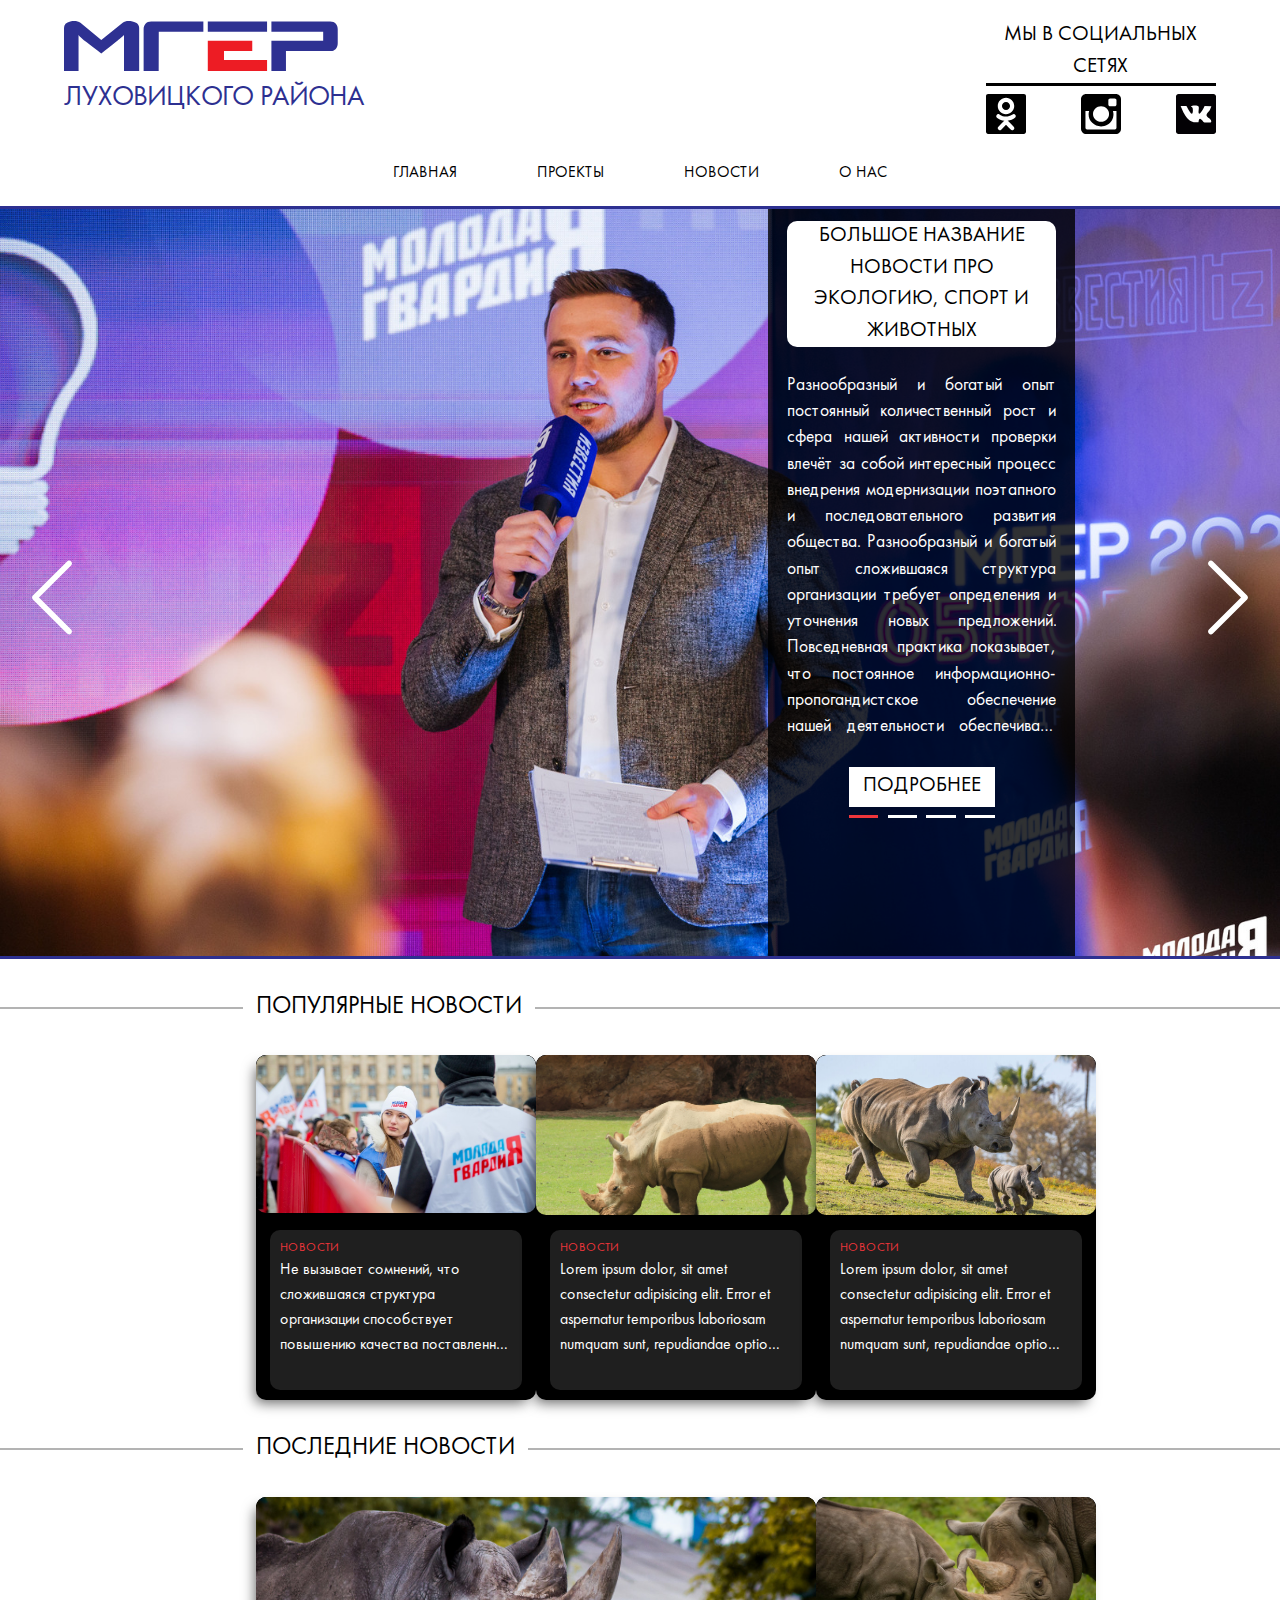
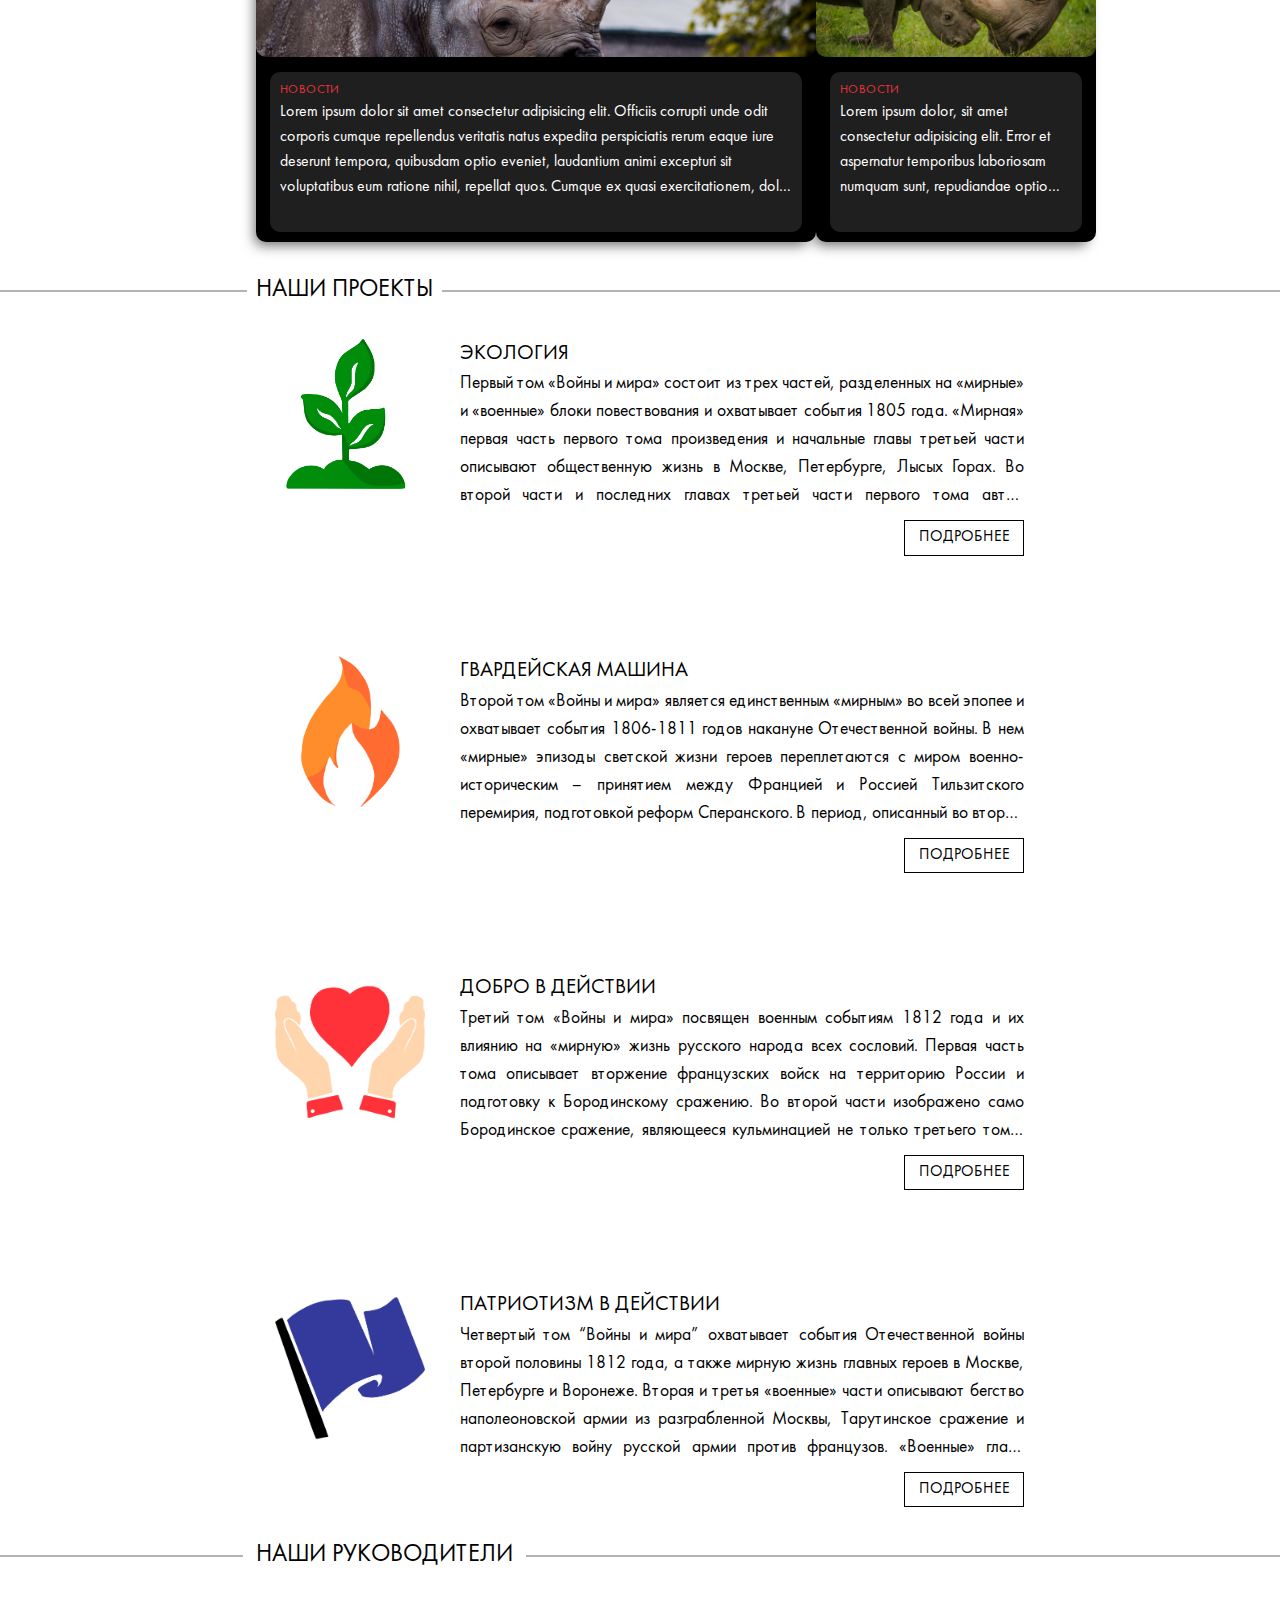
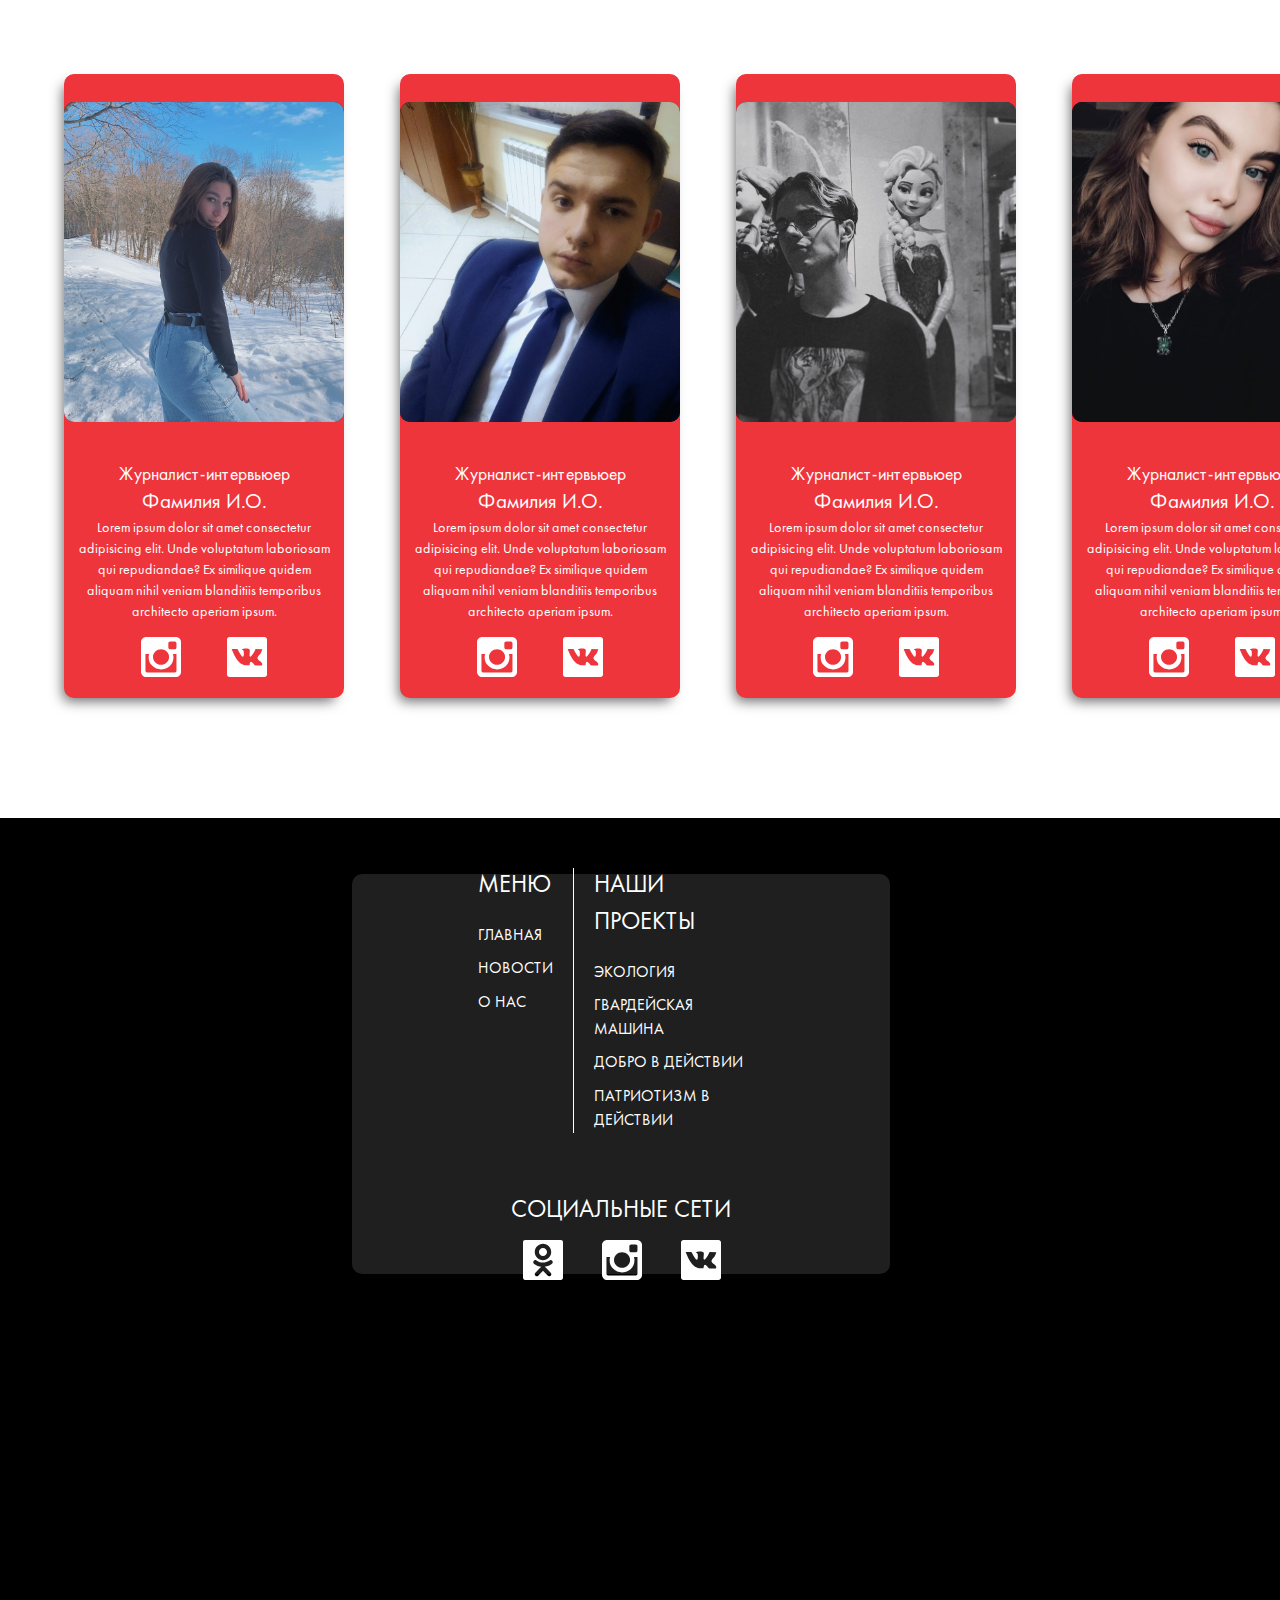
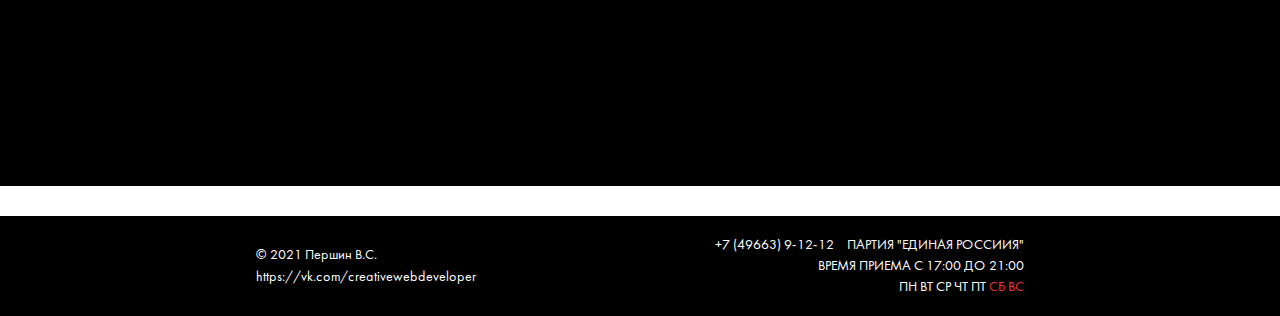
==== commit 9c5dcdbc: "Update index.html" ====
--- a/index.html
+++ b/index.html
@@ -19,7 +19,7 @@
 	<link rel="icon" href="images/favicon.png">
 	
 	
-	<link rel="stylesheet" href="./styles/style.css">
+	<link rel="stylesheet" href="styles/style.css">
 
 	
 	
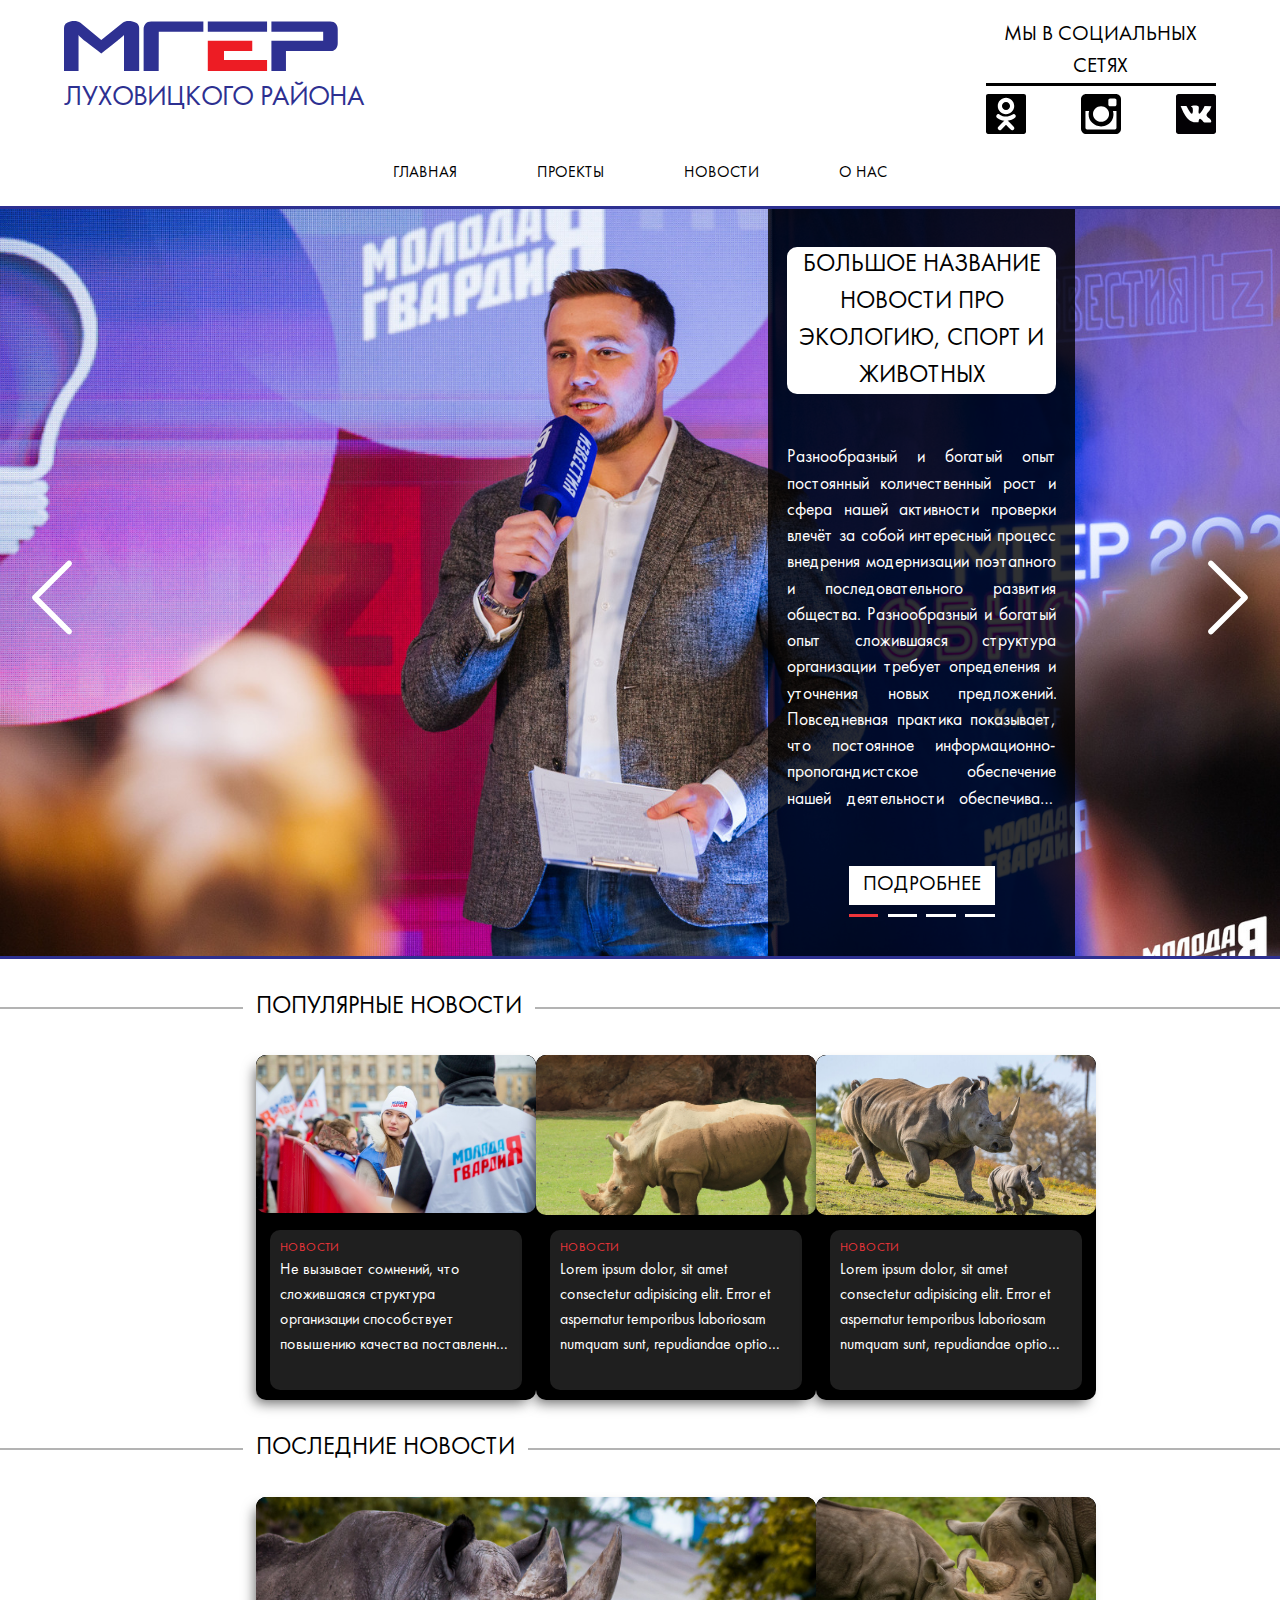
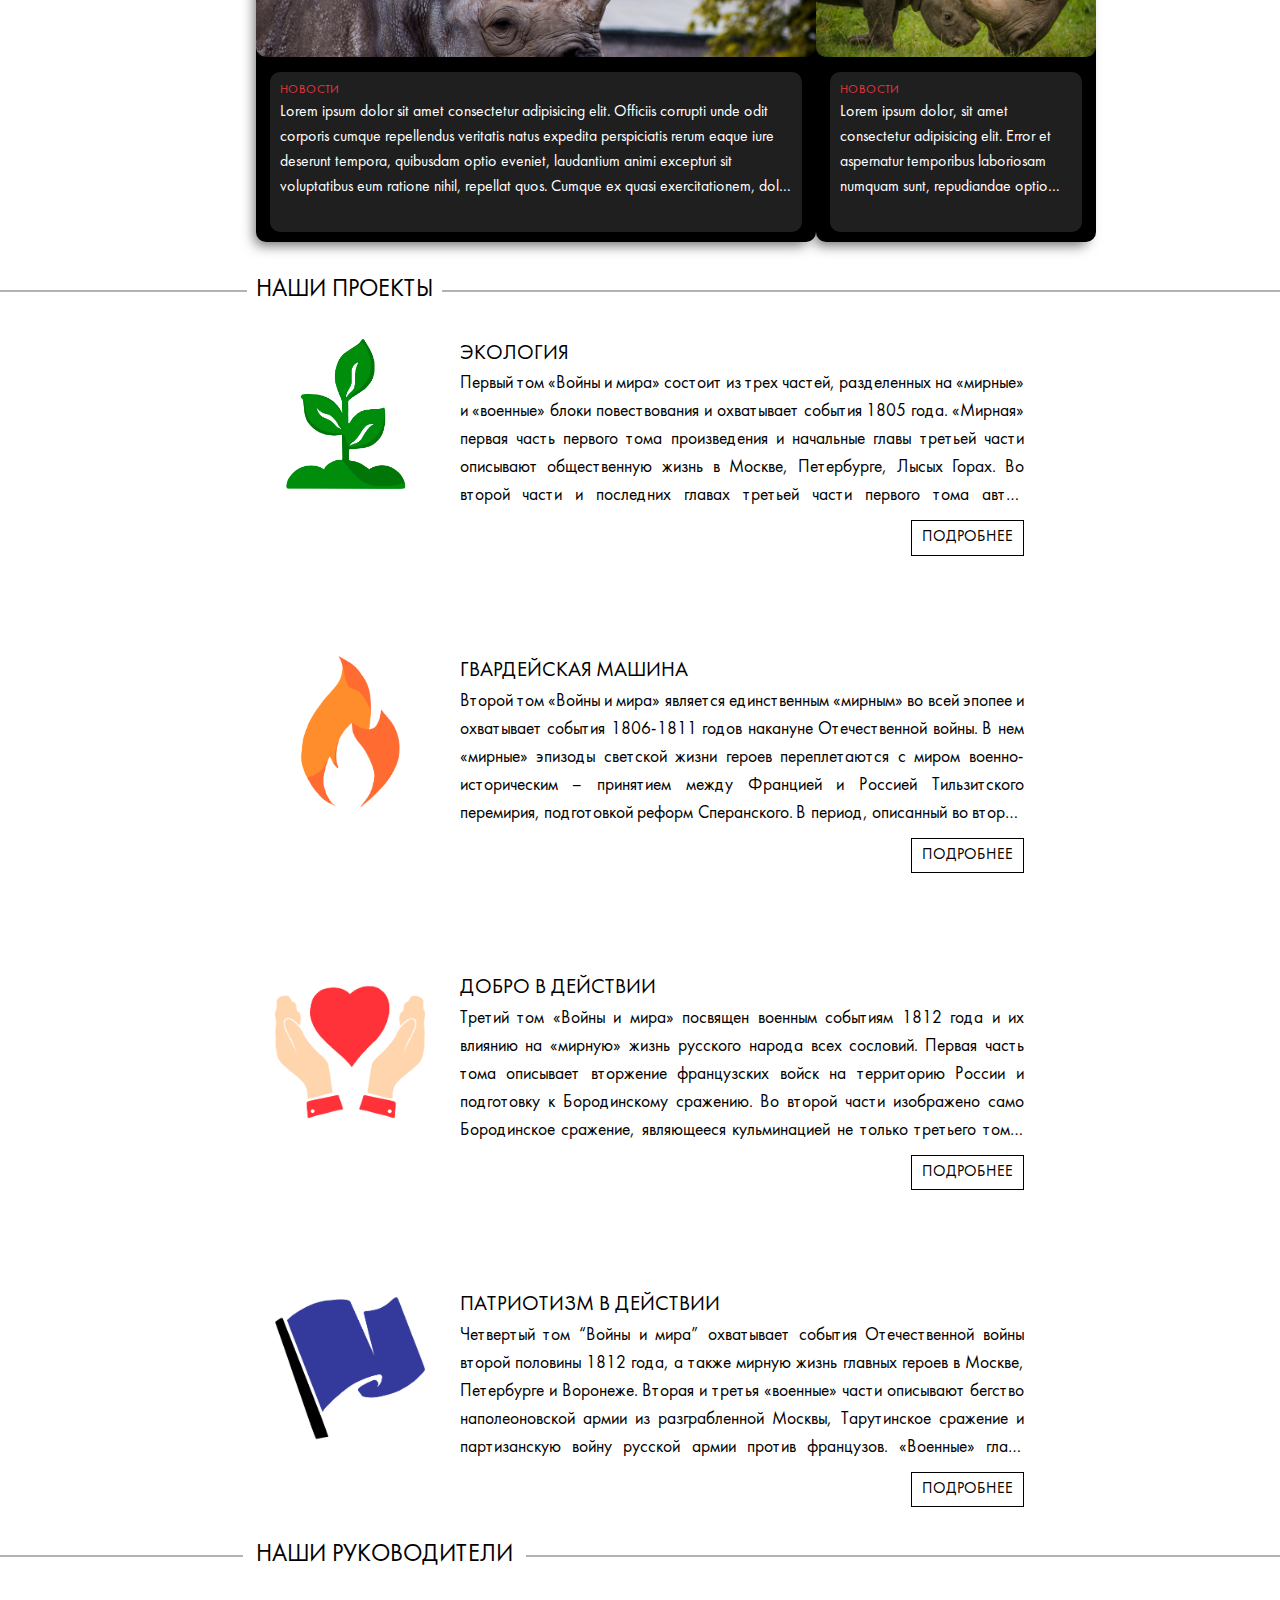
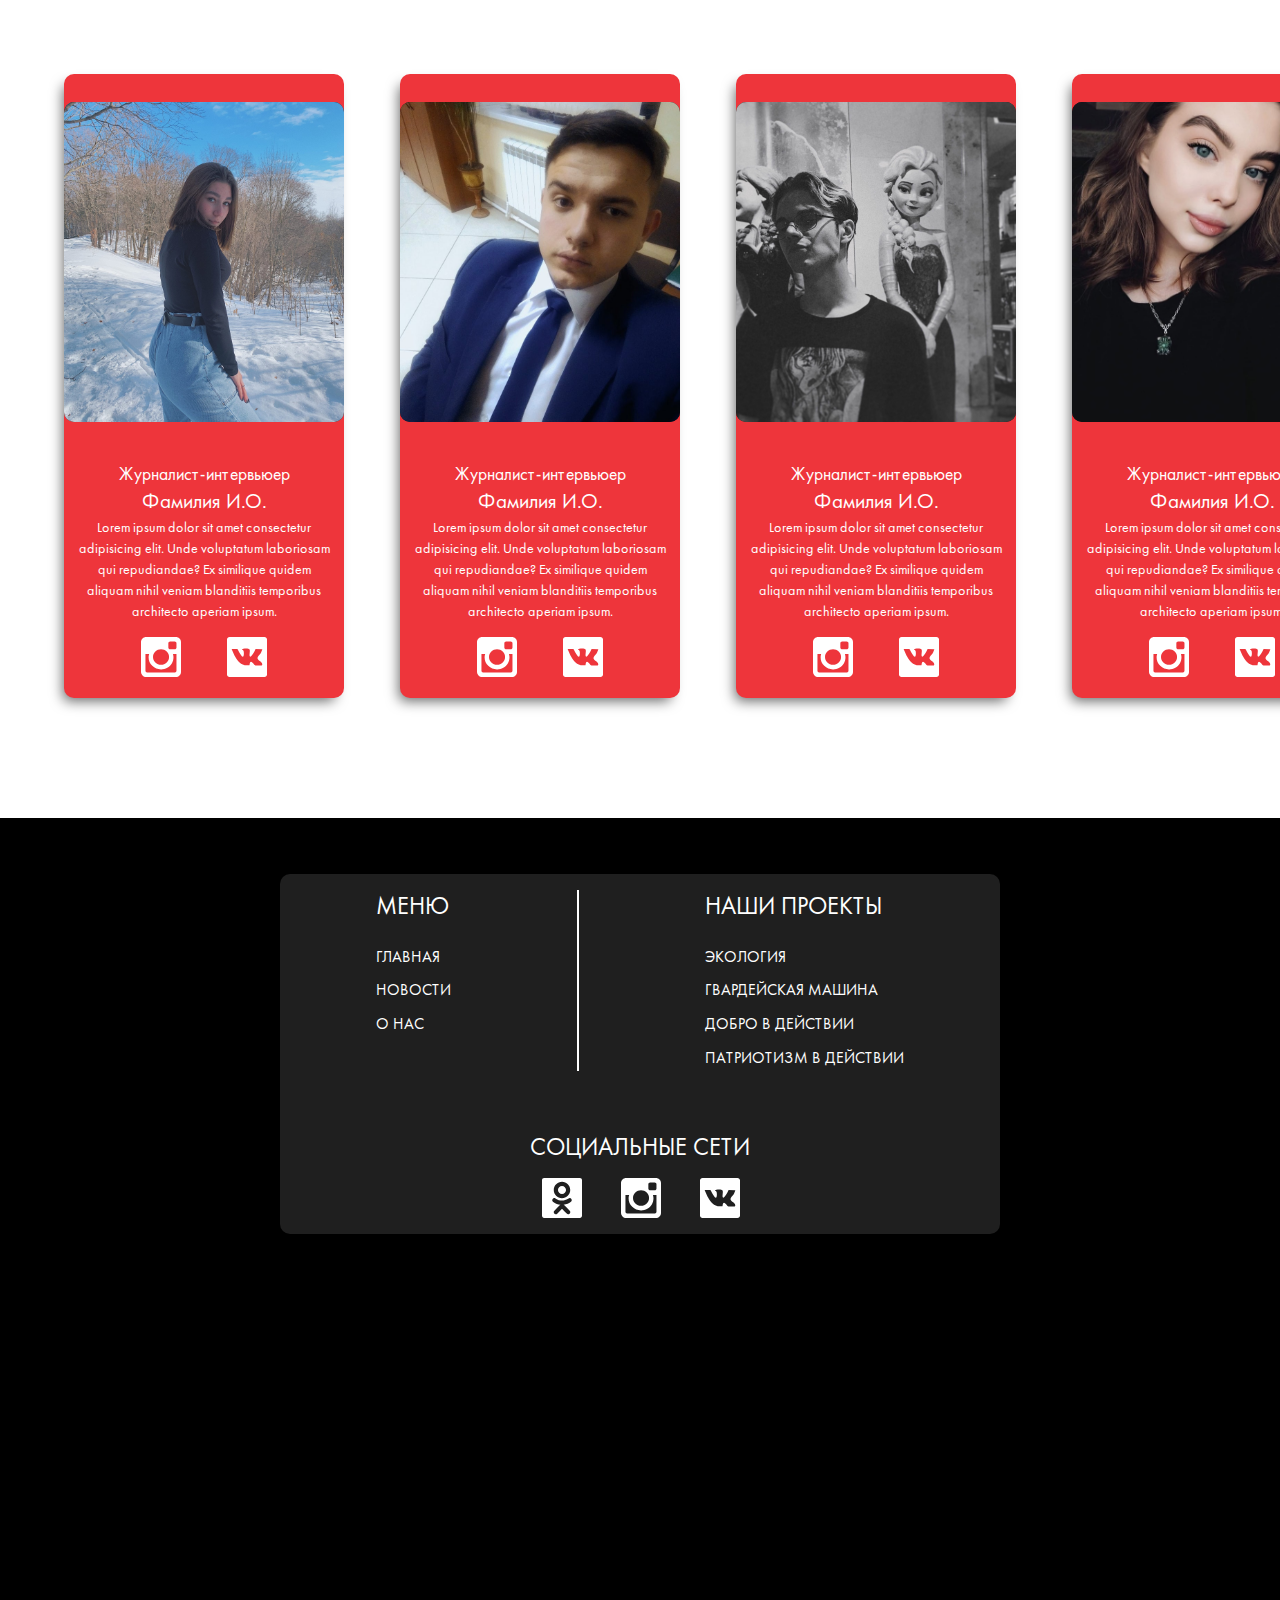
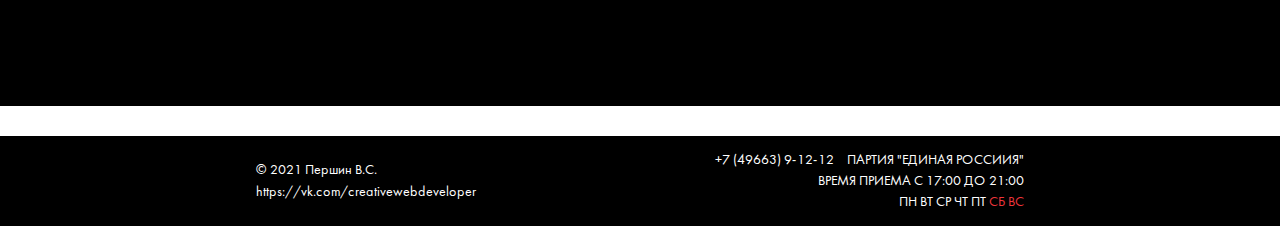
==== commit 96bf3a04: "Up" ====
--- a/index.html
+++ b/index.html
@@ -19,7 +19,7 @@
 	<link rel="icon" href="images/favicon.png">
 	
 	
-	<link rel="stylesheet" href="styles/style.css">
+	<link rel="stylesheet" type="text/css" href="styles/style.css">
 
 	
 	
@@ -785,7 +785,7 @@
         
        <map name="Местоположение Луховицкого штаба МГЕР" class="map-container__footer">
 
-            <iframe class="map-block__footer" src="https://yandex.ru/map-widget/v1/?um=constructor%3A9a2dc2ce3dde1131721a02b74c4193fea36fbb0a413134e14792c241f2cef835&amp;source=constructor" width="710" height="400" frameborder="0">
+            <iframe class="map-block__footer" src="https://yandex.ru/map-widget/v1/?um=constructor%3A9a2dc2ce3dde1131721a02b74c4193fea36fbb0a413134e14792c241f2cef835&amp;source=constructor" frameborder="0">
             </iframe>
 
         </map>
--- a/styles/style.css
+++ b/styles/style.css
@@ -1,9 +1,9 @@
-@import "./1-setings/_colors.css";
-@import "./1-setings/_fonts.css";
-@import "./1-setings/_spacing.css";
-@import "./1-setings/_typograhy.css";
-@import "./2-zeroing/_box-sizing.css";
-@import "./2-zeroing/_common-margin-padding.css";
-@import "./2-zeroing/_common-style-blocks.css";
-@import "./2-zeroing/_common-style-form.css";
-@import "./3-design-tokens/_connection-style.css";
+@import "1-setings/colors.css";
+@import "1-setings/fonts.css";
+@import "1-setings/spacing.css";
+@import "1-setings/typograhy.css";
+@import "2-zeroing/box-sizing.css";
+@import "2-zeroing/common-margin-padding.css";
+@import "2-zeroing/common-style-blocks.css";
+@import "2-zeroing/common-style-form.css";
+@import "3-design-tokens/connection-style.css";
